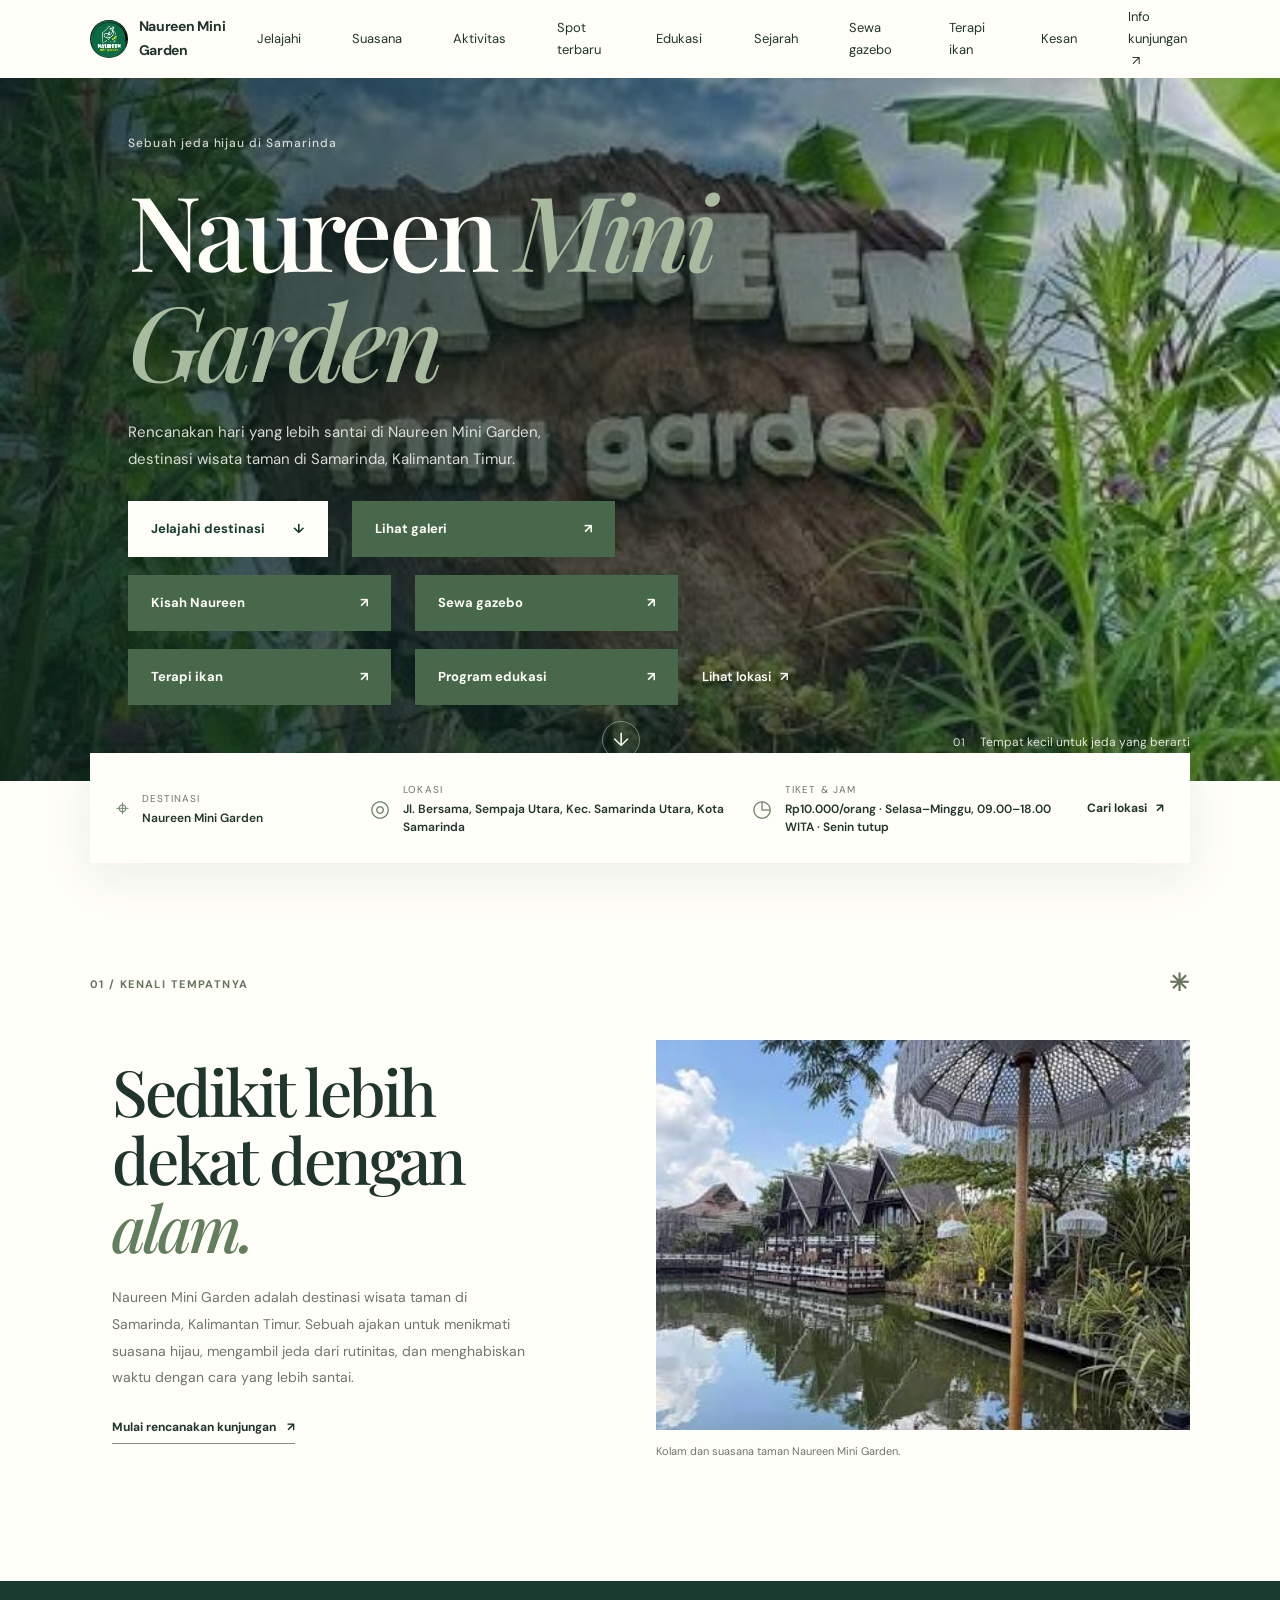
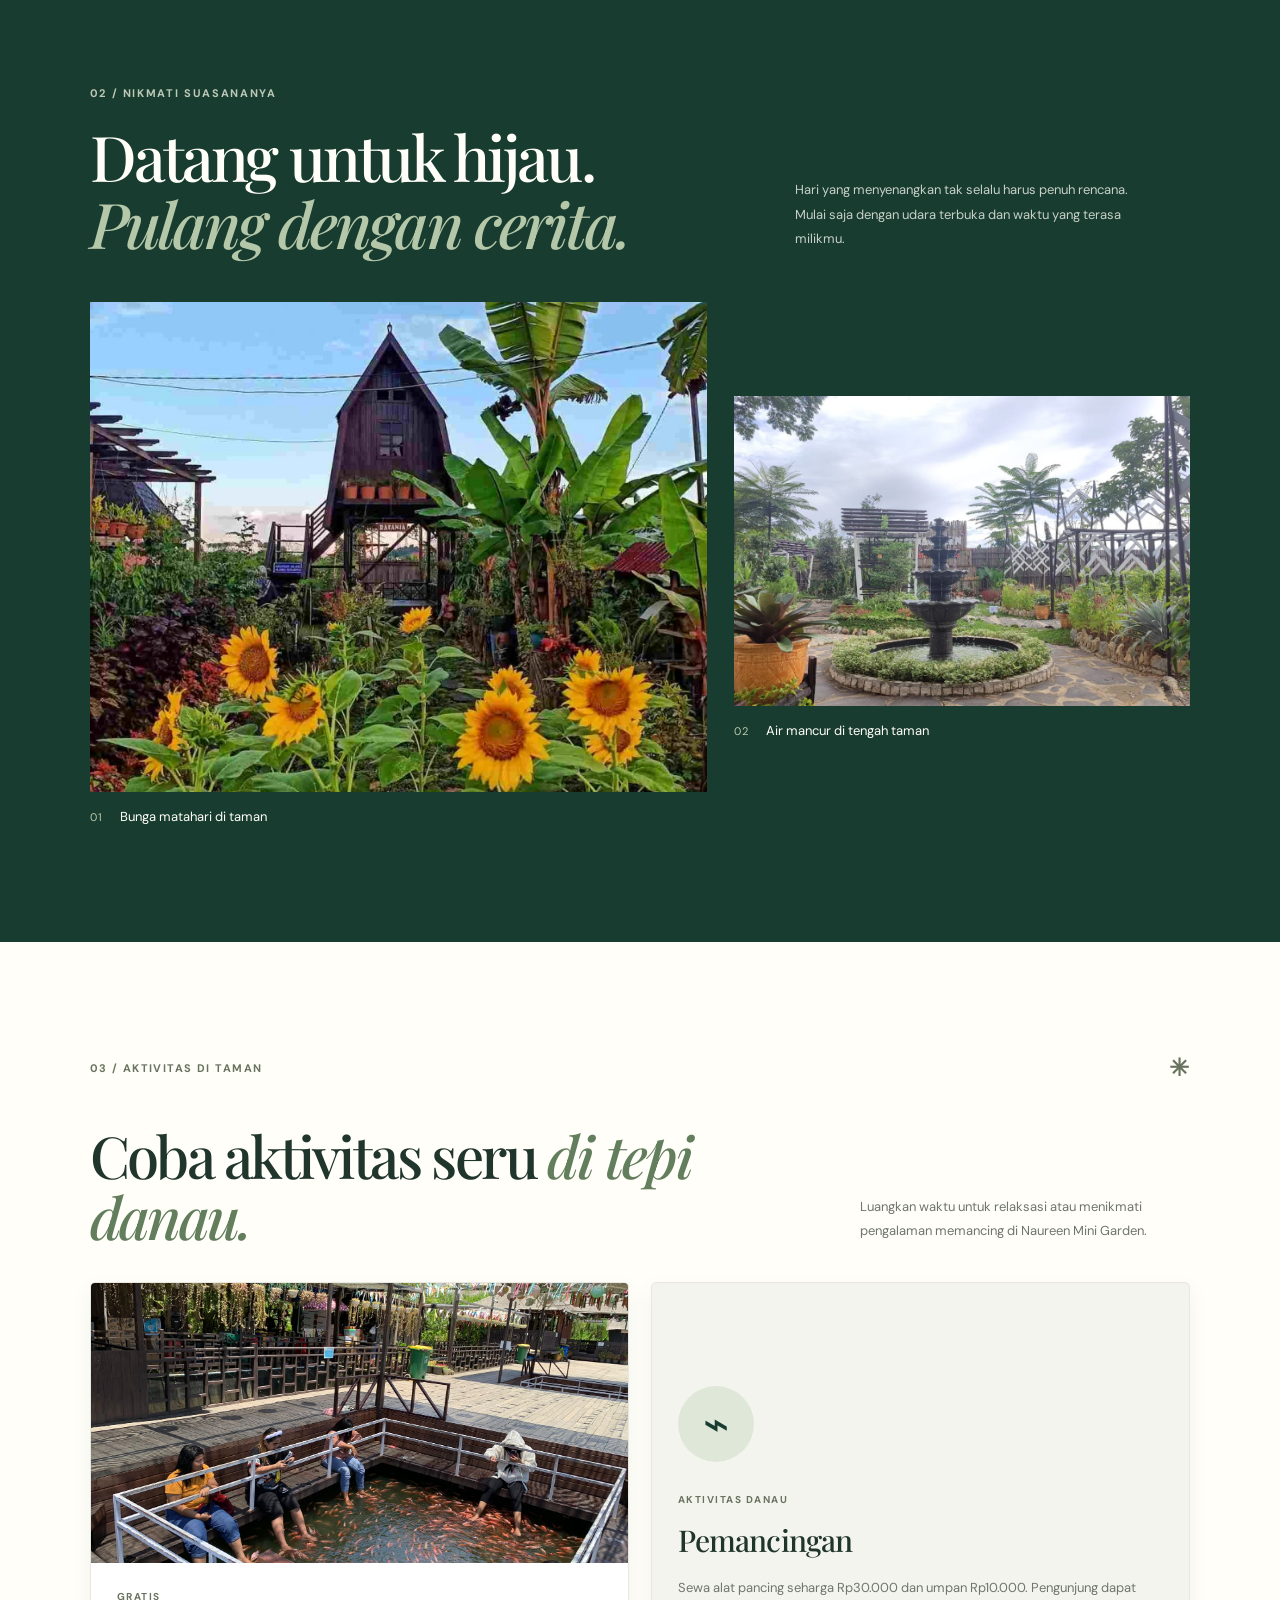
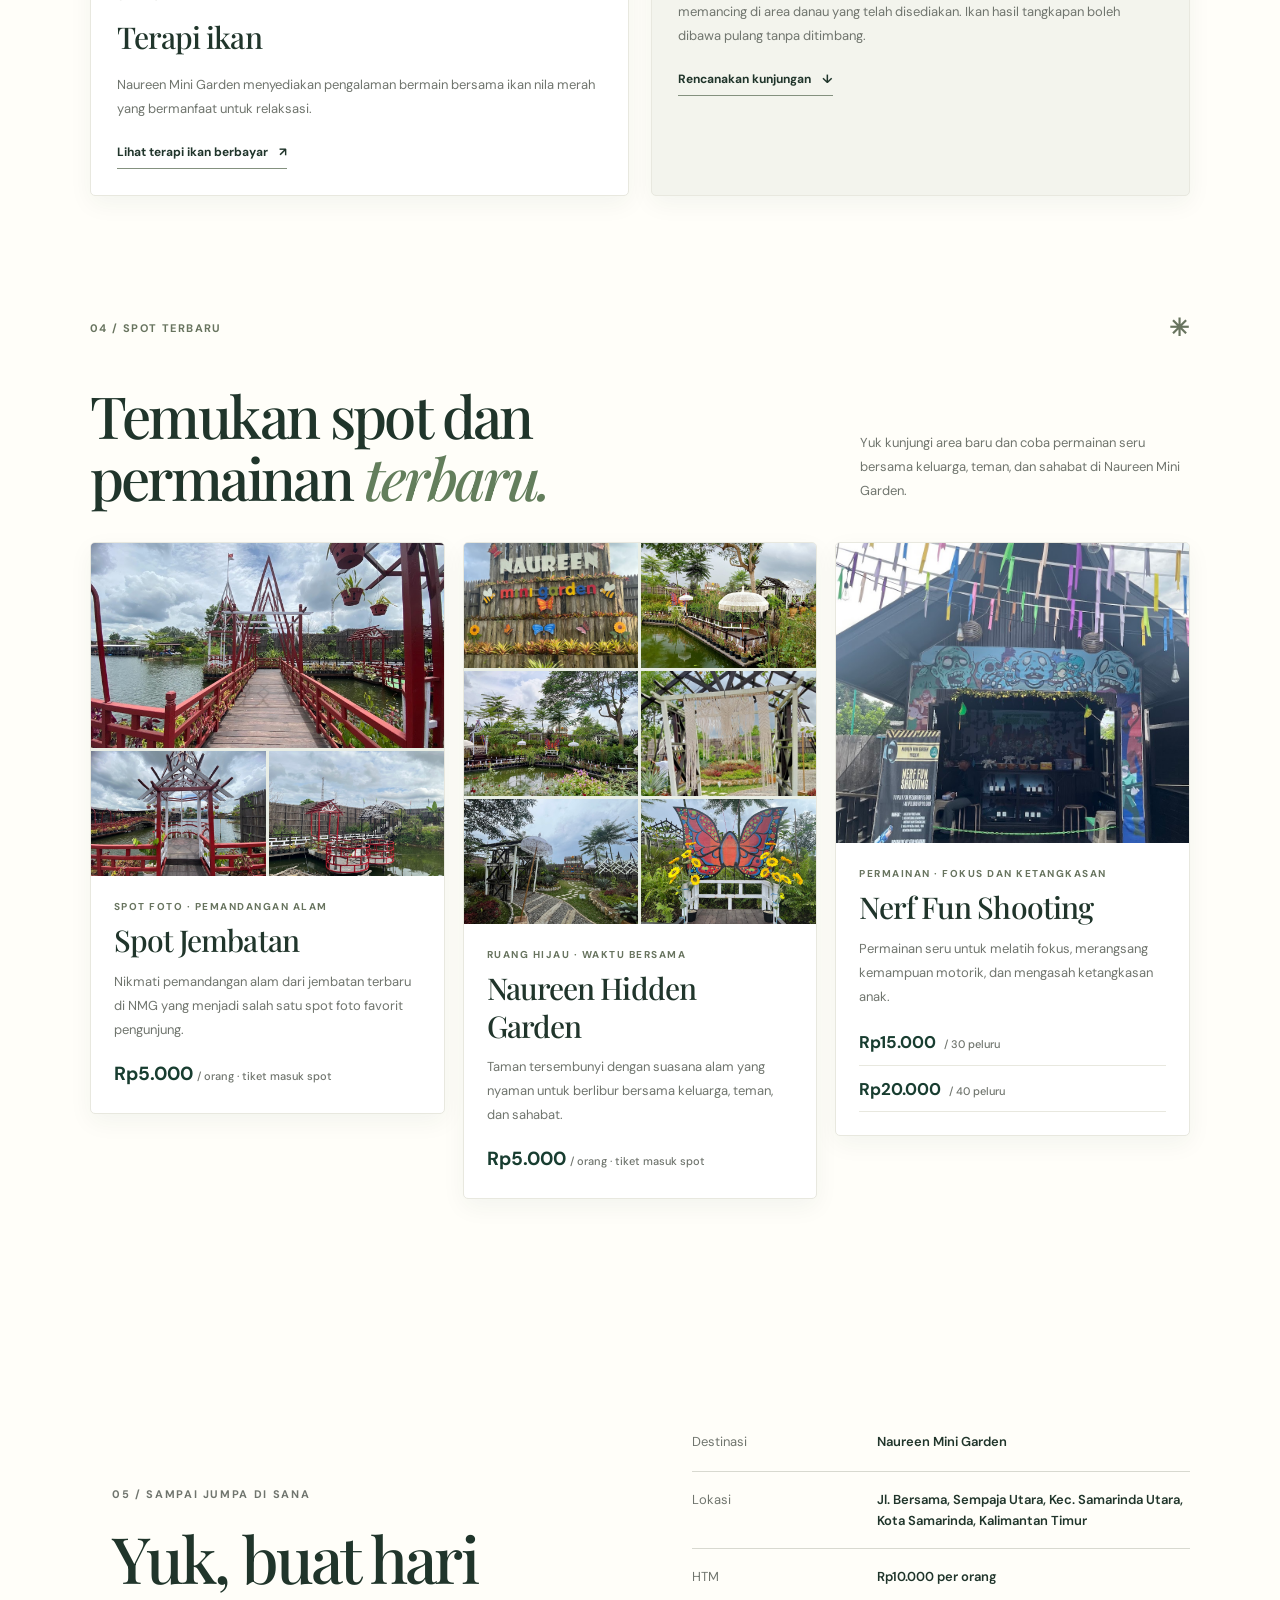
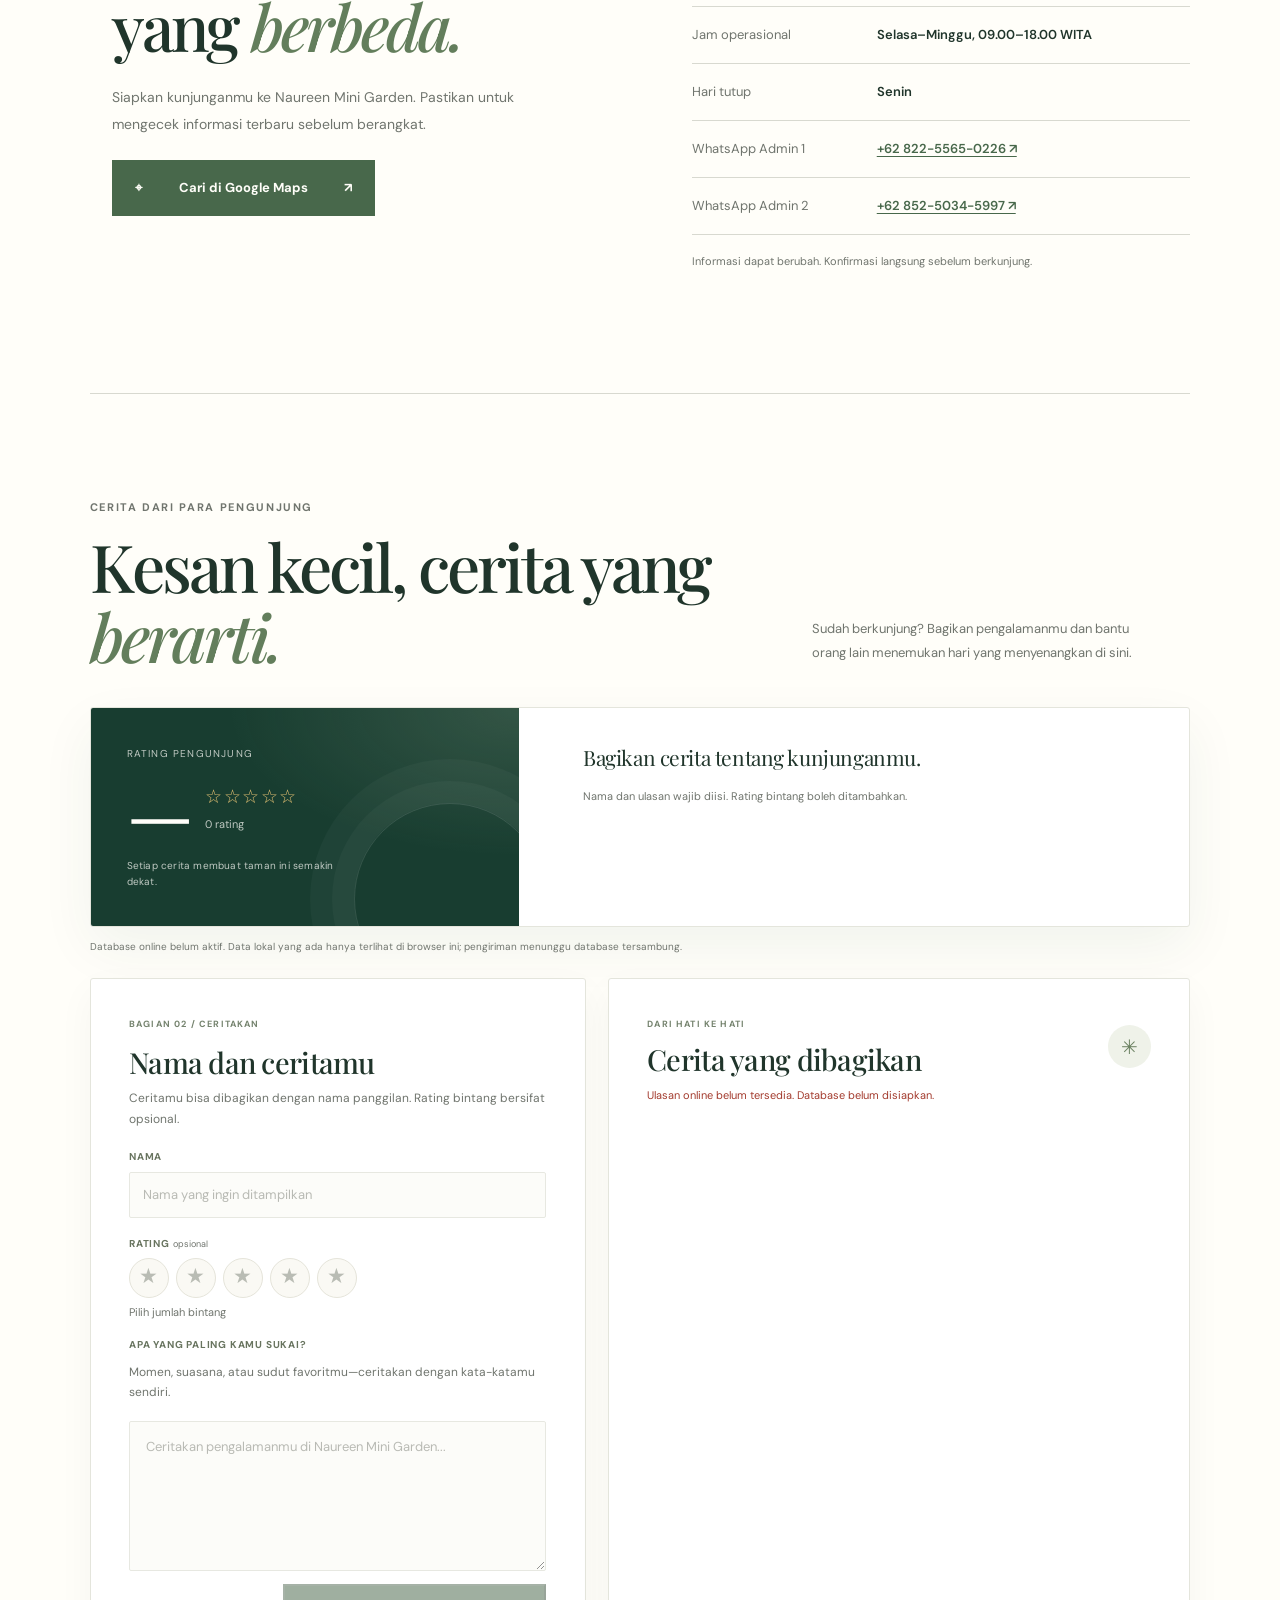
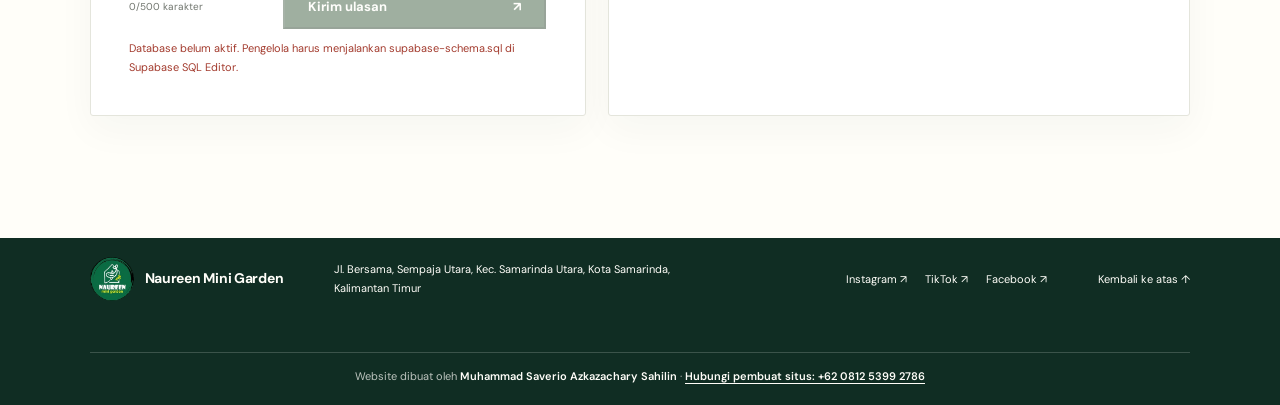
==== index.html @ f2c6cb6b "first commit" ====
<!doctype html>
<html lang="id">
  <head>
    <meta charset="utf-8" />
    <meta name="viewport" content="width=device-width, initial-scale=1" />
    <meta
      name="description"
      content="Temukan suasana hijau dan waktu yang lebih santai di Naureen Mini Garden, Samarinda."
    />
    <meta name="theme-color" content="#183d30" />
    <title>Naureen Mini Garden — Temukan jeda di Samarinda</title>
    <link rel="preconnect" href="https://fonts.googleapis.com" />
    <link rel="preconnect" href="https://fonts.gstatic.com" crossorigin />
    <link
      href="https://fonts.googleapis.com/css2?family=DM+Sans:wght@400;500;600;700&family=Playfair+Display:ital,wght@0,500;0,600;1,500;1,600&display=swap"
      rel="stylesheet"
    />
    <link rel="stylesheet" href="style.css" />
    <script src="supabase-config.js" defer></script>
    <script src="script.js" defer></script>
  </head>
  <body>
    <header class="site-header">
      <a class="brand" href="#beranda" aria-label="Naureen Mini Garden, beranda">
        <img src="assets/naureen-logo.jpg" alt="" />
        <span>Naureen Mini Garden</span>
      </a>
      <button
        class="menu-toggle"
        type="button"
        aria-label="Buka navigasi"
        aria-expanded="false"
        aria-controls="main-navigation"
      >
        <span></span>
        <span></span>
      </button>
      <nav class="main-navigation" id="main-navigation" aria-label="Navigasi utama">
        <a href="#tentang">Jelajahi</a>
        <a href="#suasana">Suasana</a>
        <a href="#aktivitas">Aktivitas</a>
        <a href="#spot-terbaru">Spot terbaru</a>
        <a href="edukasi.html">Edukasi</a>
        <a href="sejarah.html">Sejarah</a>
        <a href="sewa-gazebo.html">Sewa gazebo</a>
        <a href="terapi-ikan.html">Terapi ikan</a>
        <a href="#ulasan">Kesan</a>
        <a href="#kunjungan">Info kunjungan <span aria-hidden="true">↗</span></a>
      </nav>
    </header>

    <main>
      <section class="hero" id="beranda" aria-labelledby="hero-title">
        <img
          class="hero-image"
          src="assets/naureen-mini-garden-hero.png"
          alt="Papan Naureen Mini Garden di tengah taman yang rimbun"
          fetchpriority="high"
        />
        <div class="hero-shade"></div>
        <div class="hero-content">
          <p class="eyebrow">Sebuah jeda hijau di Samarinda</p>
          <h1 id="hero-title">Naureen <em>Mini Garden</em></h1>
          <p class="hero-description">
            Rencanakan hari yang lebih santai di Naureen Mini Garden, destinasi
            wisata taman di Samarinda, Kalimantan Timur.
          </p>
          <div class="hero-actions">
            <a class="button button-light" href="#tentang">
              Jelajahi destinasi <span aria-hidden="true">↓</span>
            </a>
            <a class="button button-dark" href="galeri.html">
              Lihat galeri <span aria-hidden="true">↗</span>
            </a>
            <a class="button button-dark" href="sejarah.html">
              Kisah Naureen <span aria-hidden="true">↗</span>
            </a>
            <a class="button button-dark" href="sewa-gazebo.html">
              Sewa gazebo <span aria-hidden="true">↗</span>
            </a>
            <a class="button button-dark" href="terapi-ikan.html">
              Terapi ikan <span aria-hidden="true">↗</span>
            </a>
            <a class="button button-dark" href="edukasi.html">
              Program edukasi <span aria-hidden="true">↗</span>
            </a>
            <a
              class="text-link"
              href="https://www.google.com/maps/search/?api=1&query=Naureen+Mini+Garden%2C+Jl.+Bersama%2C+Sempaja+Utara%2C+Kec.+Samarinda+Utara%2C+Kota+Samarinda%2C+Kalimantan+Timur"
              target="_blank"
              rel="noreferrer"
            >
              Lihat lokasi <span aria-hidden="true">↗</span>
            </a>
          </div>
        </div>
        <div class="hero-caption">
          <span>01</span>
          <span>Tempat kecil untuk jeda yang berarti</span>
        </div>
        <a class="scroll-cue" href="#ringkasan" aria-label="Gulir ke informasi kunjungan">
          ↓
        </a>
      </section>

      <section class="visit-summary" id="ringkasan" aria-label="Ringkasan kunjungan">
        <div class="summary-item">
          <span class="summary-icon" aria-hidden="true">⌖</span>
          <div>
            <span class="summary-label">Destinasi</span>
            <strong>Naureen Mini Garden</strong>
          </div>
        </div>
        <div class="summary-item summary-location">
          <span class="summary-icon" aria-hidden="true">◎</span>
          <div>
            <span class="summary-label">Lokasi</span>
            <strong>Jl. Bersama, Sempaja Utara, Kec. Samarinda Utara, Kota Samarinda</strong>
          </div>
        </div>
        <div class="summary-item">
          <span class="summary-icon" aria-hidden="true">◷</span>
          <div>
            <span class="summary-label">Tiket &amp; jam</span>
            <strong>Rp10.000/orang · Selasa–Minggu, 09.00–18.00 WITA · Senin tutup</strong>
          </div>
        </div>
        <a class="summary-map" href="https://www.google.com/maps/search/?api=1&query=Naureen+Mini+Garden%2C+Jl.+Bersama%2C+Sempaja+Utara%2C+Kec.+Samarinda+Utara%2C+Kota+Samarinda%2C+Kalimantan+Timur" target="_blank" rel="noreferrer">
          Cari lokasi <span aria-hidden="true">↗</span>
        </a>
      </section>

      <section class="intro section-wrap" id="tentang">
        <div class="section-marker">
          <span>01 / Kenali tempatnya</span>
          <span aria-hidden="true">✳</span>
        </div>
        <div class="intro-copy">
          <div>
            <h2>Sedikit lebih dekat dengan <em>alam.</em></h2>
            <p>
              Naureen Mini Garden adalah destinasi wisata taman di Samarinda,
              Kalimantan Timur. Sebuah ajakan untuk menikmati suasana hijau,
              mengambil jeda dari rutinitas, dan menghabiskan waktu dengan cara
              yang lebih santai.
            </p>
            <a class="underlined-link" href="#kunjungan">
              Mulai rencanakan kunjungan <span aria-hidden="true">↗</span>
            </a>
          </div>
          <figure class="intro-photo">
            <button
              class="photo-button"
              type="button"
              data-photo="assets/naureen-gallery-pond.png"
              data-alt="Kolam taman dengan payung dan pantulan pepohonan di Naureen Mini Garden"
              aria-label="Buka foto: Kolam taman dengan payung dan pantulan pepohonan di Naureen Mini Garden"
            >
              <img
                src="assets/naureen-gallery-pond.png"
                alt="Kolam taman dengan payung dan pantulan pepohonan di Naureen Mini Garden"
                loading="lazy"
              />
            </button>
            <figcaption>Kolam dan suasana taman Naureen Mini Garden.</figcaption>
          </figure>
        </div>
      </section>

      <section class="mood" id="suasana">
        <div class="mood-inner">
          <div class="mood-heading">
            <div>
              <p class="eyebrow">02 / Nikmati suasananya</p>
              <h2>Datang untuk hijau.<br /><em>Pulang dengan cerita.</em></h2>
            </div>
            <p>
              Hari yang menyenangkan tak selalu harus penuh rencana. Mulai saja
              dengan udara terbuka dan waktu yang terasa milikmu.
            </p>
          </div>
          <div class="gallery">
            <figure class="gallery-card gallery-card-tall">
              <button
                class="photo-button"
                type="button"
                data-photo="assets/naureen-gallery-sunflowers.png"
                data-alt="Bunga matahari tumbuh di taman Naureen Mini Garden"
                aria-label="Buka foto: Bunga matahari tumbuh di taman Naureen Mini Garden"
              >
                <img
                  src="assets/naureen-gallery-sunflowers.png"
                  alt="Bunga matahari tumbuh di taman Naureen Mini Garden"
                  loading="lazy"
                />
              </button>
              <figcaption><span>01</span> Bunga matahari di taman</figcaption>
            </figure>
            <figure class="gallery-card gallery-card-short">
              <button
                class="photo-button"
                type="button"
                data-photo="assets/naureen-gallery-fountain.png"
                data-alt="Air mancur di tengah taman Naureen Mini Garden"
                aria-label="Buka foto: Air mancur di tengah taman Naureen Mini Garden"
              >
                <img
                  src="assets/naureen-gallery-fountain.png"
                  alt="Air mancur di tengah taman Naureen Mini Garden"
                  loading="lazy"
                />
              </button>
              <figcaption><span>02</span> Air mancur di tengah taman</figcaption>
            </figure>
          </div>
        </div>
      </section>

      <section class="home-activities section-wrap" id="aktivitas" aria-labelledby="activities-title">
        <div class="section-marker">
          <span>03 / Aktivitas di taman</span>
          <span aria-hidden="true">✳</span>
        </div>
        <div class="home-activities-heading">
          <h2 id="activities-title">Coba aktivitas seru <em>di tepi danau.</em></h2>
          <p>
            Luangkan waktu untuk relaksasi atau menikmati pengalaman memancing
            di Naureen Mini Garden.
          </p>
        </div>
        <div class="home-activities-grid">
          <article class="home-activity-card">
            <img
              src="assets/naureen-free-fish-therapy.jpg"
              alt="Pengunjung bermain dengan ikan nila merah di kolam terapi ikan"
              loading="lazy"
            />
            <div class="home-activity-content">
              <p class="eyebrow">Gratis</p>
              <h3>Terapi ikan</h3>
              <p>
                Naureen Mini Garden menyediakan pengalaman bermain bersama ikan
                nila merah yang bermanfaat untuk relaksasi.
              </p>
              <a class="underlined-link" href="terapi-ikan.html">
                Lihat terapi ikan berbayar <span aria-hidden="true">↗</span>
              </a>
            </div>
          </article>
          <article class="home-activity-card home-fishing-card">
            <div class="fishing-card-icon" aria-hidden="true">⌁</div>
            <div class="home-activity-content">
              <p class="eyebrow">Aktivitas danau</p>
              <h3>Pemancingan</h3>
              <p>
                Sewa alat pancing seharga Rp30.000 dan umpan Rp10.000. Pengunjung
                dapat memancing di area danau yang telah disediakan. Ikan hasil
                tangkapan boleh dibawa pulang tanpa ditimbang.
              </p>
              <a class="underlined-link" href="#kunjungan">
                Rencanakan kunjungan <span aria-hidden="true">↓</span>
              </a>
            </div>
          </article>
        </div>
      </section>

      <section class="home-spots section-wrap" id="spot-terbaru" aria-labelledby="spots-title">
        <div class="section-marker">
          <span>04 / Spot terbaru</span>
          <span aria-hidden="true">✳</span>
        </div>
        <div class="home-activities-heading">
          <h2 id="spots-title">Temukan spot dan permainan <em>terbaru.</em></h2>
          <p>
            Yuk kunjungi area baru dan coba permainan seru bersama keluarga,
            teman, dan sahabat di Naureen Mini Garden.
          </p>
        </div>
        <div class="home-spots-grid">
          <article class="home-spot-card">
            <div class="home-spot-gallery home-spot-bridge-gallery">
              <img src="assets/naureen-spot-bridge-1.jpg" alt="Pemandangan jembatan spot terbaru Naureen Mini Garden" loading="lazy" />
              <img src="assets/naureen-spot-bridge-2.jpg" alt="Pengunjung menikmati spot jembatan" loading="lazy" />
              <img src="assets/naureen-spot-bridge-3.jpg" alt="Jembatan dengan pemandangan alam taman" loading="lazy" />
            </div>
            <div class="home-spot-content">
              <p class="eyebrow">Spot foto · Pemandangan alam</p>
              <h3>Spot Jembatan</h3>
              <p>
                Nikmati pemandangan alam dari jembatan terbaru di NMG yang
                menjadi salah satu spot foto favorit pengunjung.
              </p>
              <strong class="home-spot-price">Rp5.000 <span>/ orang · tiket masuk spot</span></strong>
            </div>
          </article>

          <article class="home-spot-card">
            <div class="home-spot-gallery home-spot-hidden-gallery">
              <img src="assets/naureen-hidden-garden-1.jpg" alt="Suasana Naureen Hidden Garden" loading="lazy" />
              <img src="assets/naureen-hidden-garden-2.jpg" alt="Ruang hijau tersembunyi untuk bersantai" loading="lazy" />
              <img src="assets/naureen-hidden-garden-3.jpg" alt="Pemandangan tanaman di Naureen Hidden Garden" loading="lazy" />
              <img src="assets/naureen-hidden-garden-4.jpg" alt="Pengunjung menjelajahi area Hidden Garden" loading="lazy" />
              <img src="assets/naureen-hidden-garden-5.jpg" alt="Sudut taman tersembunyi di Naureen Mini Garden" loading="lazy" />
              <img src="assets/naureen-hidden-garden-6.jpg" alt="Jalur dan suasana alami di Hidden Garden" loading="lazy" />
            </div>
            <div class="home-spot-content">
              <p class="eyebrow">Ruang hijau · Waktu bersama</p>
              <h3>Naureen Hidden Garden</h3>
              <p>
                Taman tersembunyi dengan suasana alam yang nyaman untuk
                berlibur bersama keluarga, teman, dan sahabat.
              </p>
              <strong class="home-spot-price">Rp5.000 <span>/ orang · tiket masuk spot</span></strong>
            </div>
          </article>

          <article class="home-spot-card">
            <div class="home-spot-gallery home-spot-nerf-gallery">
              <img src="assets/naureen-nerf-fun-shooting.jpg" alt="Permainan Nerf Fun Shooting di Naureen Mini Garden" loading="lazy" />
            </div>
            <div class="home-spot-content">
              <p class="eyebrow">Permainan · Fokus dan ketangkasan</p>
              <h3>Nerf Fun Shooting</h3>
              <p>
                Permainan seru untuk melatih fokus, merangsang kemampuan
                motorik, dan mengasah ketangkasan anak.
              </p>
              <ul class="home-spot-prices" aria-label="Harga Nerf Fun Shooting">
                <li><strong>Rp15.000</strong> <span>/ 30 peluru</span></li>
                <li><strong>Rp20.000</strong> <span>/ 40 peluru</span></li>
              </ul>
            </div>
          </article>
        </div>
      </section>

      <section class="visit section-wrap" id="kunjungan">
        <div class="visit-copy">
          <p class="eyebrow">05 / Sampai jumpa di sana</p>
          <h2>Yuk, buat hari yang <em>berbeda.</em></h2>
          <p>
            Siapkan kunjunganmu ke Naureen Mini Garden. Pastikan untuk mengecek
            informasi terbaru sebelum berangkat.
          </p>
          <a
            class="button button-dark"
            href="https://www.google.com/maps/search/?api=1&query=Naureen+Mini+Garden%2C+Jl.+Bersama%2C+Sempaja+Utara%2C+Kec.+Samarinda+Utara%2C+Kota+Samarinda%2C+Kalimantan+Timur"
            target="_blank"
            rel="noreferrer"
          >
            <span aria-hidden="true">⌖</span> Cari di Google Maps
            <span aria-hidden="true">↗</span>
          </a>
        </div>
        <div class="visit-details" aria-label="Informasi kunjungan">
          <div><span>Destinasi</span><strong>Naureen Mini Garden</strong></div>
          <div>
            <span>Lokasi</span>
            <strong>Jl. Bersama, Sempaja Utara, Kec. Samarinda Utara, Kota Samarinda, Kalimantan Timur</strong>
          </div>
          <div><span>HTM</span><strong>Rp10.000 per orang</strong></div>
          <div><span>Jam operasional</span><strong>Selasa–Minggu, 09.00–18.00 WITA</strong></div>
          <div><span>Hari tutup</span><strong>Senin</strong></div>
          <div>
            <span>WhatsApp Admin 1</span>
            <a href="https://wa.me/6282255650226" target="_blank" rel="noreferrer">+62 822-5565-0226 ↗</a>
          </div>
          <div>
            <span>WhatsApp Admin 2</span>
            <a href="https://wa.me/6285250345997" target="_blank" rel="noreferrer">+62 852-5034-5997 ↗</a>
          </div>
          <p>Informasi dapat berubah. Konfirmasi langsung sebelum berkunjung.</p>
        </div>
      </section>

      <section class="ratings section-wrap" id="ulasan" aria-labelledby="ratings-title">
        <div class="ratings-heading">
          <div>
            <p class="eyebrow">Cerita dari para pengunjung</p>
            <h2 id="ratings-title">Kesan kecil, cerita yang <em>berarti.</em></h2>
          </div>
          <p>Sudah berkunjung? Bagikan pengalamanmu dan bantu orang lain menemukan hari yang menyenangkan di sini.</p>
        </div>
        <div class="ratings-panel">
          <div class="rating-score" aria-live="polite">
            <span class="rating-kicker">Rating pengunjung</span>
            <div class="rating-score-main">
              <strong class="rating-average" id="rating-average">—</strong>
              <div>
                <div class="rating-display" id="rating-display" aria-label="Belum ada rating">☆☆☆☆☆</div>
                <span class="rating-count" id="rating-count">Memuat rating...</span>
              </div>
            </div>
            <span class="rating-score-note">Setiap cerita membuat taman ini semakin dekat.</span>
          </div>
          <div class="rating-prompt">
            <p>Bagikan cerita tentang kunjunganmu.</p>
            <span>Nama dan ulasan wajib diisi. Rating bintang boleh ditambahkan.</span>
          </div>
        </div>
        <p class="rating-storage-notice" id="rating-storage-notice">
          Memeriksa koneksi penyimpanan ulasan...
        </p>
        <div class="reviews">
          <form class="review-form" id="review-form">
            <span class="review-form-step">Bagian 02 <span aria-hidden="true">/</span> Ceritakan</span>
            <span class="review-form-title">Nama dan ceritamu</span>
            <p class="review-prompt">Ceritamu bisa dibagikan dengan nama panggilan. Rating bintang bersifat opsional.</p>
            <label class="review-field-label" for="review-name">Nama</label>
            <input
              id="review-name"
              name="name"
              type="text"
              minlength="1"
              maxlength="40"
              autocomplete="name"
              placeholder="Nama yang ingin ditampilkan"
              required
            />
            <span class="review-field-label review-stars-label">Rating <span class="optional-label">opsional</span></span>
            <fieldset class="rating-choices review-rating-choices">
              <legend class="visually-hidden">Seberapa kamu menikmati kunjunganmu?</legend>
              <div class="star-picker" role="group" aria-label="Pilih jumlah bintang">
                <button type="button" class="star-choice" data-rating="1" aria-label="1 bintang" aria-pressed="false">★</button>
                <button type="button" class="star-choice" data-rating="2" aria-label="2 bintang" aria-pressed="false">★</button>
                <button type="button" class="star-choice" data-rating="3" aria-label="3 bintang" aria-pressed="false">★</button>
                <button type="button" class="star-choice" data-rating="4" aria-label="4 bintang" aria-pressed="false">★</button>
                <button type="button" class="star-choice" data-rating="5" aria-label="5 bintang" aria-pressed="false">★</button>
              </div>
              <span class="rating-choice-label" id="rating-choice-label" aria-live="polite">Pilih jumlah bintang</span>
            </fieldset>
            <label class="review-field-label" for="review-message">Apa yang paling kamu sukai?</label>
            <p class="review-prompt">Momen, suasana, atau sudut favoritmu—ceritakan dengan kata-katamu sendiri.</p>
            <textarea
              id="review-message"
              name="message"
              rows="4"
              minlength="10"
              maxlength="500"
              placeholder="Ceritakan pengalamanmu di Naureen Mini Garden..."
              required
            ></textarea>
            <div class="review-form-footer">
              <span class="review-character-count" id="review-character-count">0/500 karakter</span>
              <button class="button button-dark review-submit" id="review-submit" type="submit" disabled>
                Kirim ulasan <span aria-hidden="true">↗</span>
              </button>
            </div>
            <p class="review-status" id="review-status" role="status" aria-live="polite">
              Isi nama dan ulasan untuk mengirim. Rating bintang boleh ditambahkan.
            </p>
          </form>
          <div class="review-list-wrap">
            <div class="review-list-heading">
              <div>
                <span class="review-form-step">Dari hati ke hati</span>
                <h3>Cerita yang dibagikan</h3>
              </div>
              <span class="review-leaf" aria-hidden="true">✳</span>
            </div>
            <p class="review-list-status" id="review-list-status" role="status" aria-live="polite">
              Memuat kesan pengunjung...
            </p>
            <ul class="review-list" id="review-list" aria-label="Kesan dari pengunjung"></ul>
          </div>
        </div>
      </section>
    </main>

    <footer class="site-footer">
      <a class="footer-brand" href="#beranda">
        <img src="assets/naureen-logo.jpg" alt="" />
        <span>Naureen Mini Garden</span>
      </a>
      <p class="footer-address">
        Jl. Bersama, Sempaja Utara, Kec. Samarinda Utara, Kota Samarinda,
        Kalimantan Timur
      </p>
      <nav class="social-links" aria-label="Media sosial Naureen Mini Garden">
        <a href="https://www.instagram.com/naureenminigarden/" target="_blank" rel="noreferrer">Instagram ↗</a>
        <a href="https://www.tiktok.com/@naureenminigarden" target="_blank" rel="noreferrer">TikTok ↗</a>
        <a href="https://www.facebook.com/minigardennauren/" target="_blank" rel="noreferrer">Facebook ↗</a>
      </nav>
      <a class="back-to-top" href="#beranda">Kembali ke atas ↑</a>
      <p class="footer-credit">
        Website dibuat oleh <strong>Muhammad Saverio Azkazachary Sahilin</strong>
        <span aria-hidden="true"> · </span>
        <a href="https://wa.me/6281253992786" target="_blank" rel="noreferrer">
          Hubungi pembuat situs: +62 0812 5399 2786
        </a>
      </p>
    </footer>

    <dialog class="lightbox" aria-label="Foto suasana taman">
      <button class="lightbox-close" type="button" aria-label="Tutup foto">×</button>
      <img src="" alt="" />
      <p></p>
    </dialog>
  </body>
</html>
---- style.css ----
:root {
  color-scheme: light;
  --forest: #183d30;
  --forest-deep: #102d23;
  --ink: #20352b;
  --muted: #70756e;
  --paper: #fffef9;
  --line: #d8d9d0;
  --serif: "Playfair Display", Georgia, serif;
  --sans: "DM Sans", Arial, sans-serif;
}

* {
  box-sizing: border-box;
}

html {
  scroll-behavior: smooth;
  scroll-padding-top: 80px;
}

body {
  margin: 0;
  background: var(--paper);
  color: var(--ink);
  font-family: var(--sans);
  font-size: 15px;
  line-height: 1.7;
}

a {
  color: inherit;
  text-decoration: none;
}

button {
  font: inherit;
}

.site-header {
  position: relative;
  z-index: 5;
  display: flex;
  height: 78px;
  align-items: center;
  justify-content: space-between;
  padding: 0 clamp(24px, 7vw, 108px);
  background: var(--paper);
}

.brand,
.footer-brand {
  display: inline-flex;
  align-items: center;
  gap: 11px;
  font-size: 14px;
  font-weight: 700;
  letter-spacing: -0.02em;
}

.brand img {
  width: 38px;
  height: 38px;
  border-radius: 50%;
  object-fit: cover;
}

.main-navigation {
  display: flex;
  align-items: center;
  gap: clamp(26px, 4vw, 60px);
  font-size: 13px;
}

.main-navigation a,
.social-links a,
.back-to-top {
  transition: opacity 180ms ease;
}

.main-navigation a:hover,
.social-links a:hover,
.back-to-top:hover {
  opacity: 0.65;
}

.main-navigation a span {
  margin-left: 4px;
}

.menu-toggle {
  display: none;
}

.hero {
  position: relative;
  display: flex;
  min-height: min(690px, calc(100svh - 78px));
  min-height: max(560px, min(690px, calc(100svh - 78px)));
  align-items: center;
  overflow: hidden;
  background: var(--forest);
  color: var(--paper);
}

.hero-image,
.hero-shade {
  position: absolute;
  inset: 0;
  width: 100%;
  height: 100%;
}

.hero-image {
  object-fit: cover;
  object-position: center 53%;
}

.hero-shade {
  background:
    linear-gradient(90deg, rgb(11 33 25 / 78%) 0%, rgb(14 39 30 / 55%) 44%, rgb(18 45 35 / 10%) 100%),
    linear-gradient(0deg, rgb(12 34 26 / 34%), transparent 38%);
}

.hero-content {
  position: relative;
  z-index: 1;
  width: min(720px, 78%);
  margin-left: clamp(30px, 10vw, 154px);
  padding: 56px 0 76px;
}

.eyebrow {
  margin: 0 0 22px;
  color: var(--muted);
  font-size: 11px;
  font-weight: 700;
  letter-spacing: 0.15em;
  line-height: 1.5;
  text-transform: uppercase;
}

.hero .eyebrow {
  color: rgb(255 254 249 / 79%);
  font-size: 12px;
  font-weight: 500;
  letter-spacing: 0.08em;
  text-transform: none;
}

h1,
h2 {
  margin: 0;
  font-family: var(--serif);
  font-weight: 500;
  letter-spacing: -0.045em;
  line-height: 1.06;
}

h1 {
  max-width: 750px;
  font-size: clamp(56px, 8.2vw, 104px);
}

h1 em,
h2 em {
  color: #a8bb9e;
  font-weight: 500;
}

.hero-description {
  max-width: 460px;
  margin: 25px 0 28px;
  color: rgb(255 254 249 / 82%);
  font-size: 15px;
  line-height: 1.8;
}

.hero-actions {
  display: flex;
  flex-wrap: wrap;
  align-items: center;
  gap: 18px 24px;
}

.button {
  display: inline-flex;
  min-height: 56px;
  align-items: center;
  justify-content: center;
  gap: 28px;
  padding: 0 23px;
  font-size: 13px;
  font-weight: 700;
  transition: background-color 180ms ease, color 180ms ease, transform 180ms ease;
}

.button:hover {
  transform: translateY(-2px);
}

.button-light {
  background: var(--paper);
  color: var(--forest);
}

.button-light:hover {
  background: #e9eee5;
}

.text-link {
  display: inline-flex;
  align-items: center;
  gap: 9px;
  color: var(--paper);
  font-size: 13px;
  font-weight: 600;
}

.hero-caption {
  position: absolute;
  right: clamp(30px, 7vw, 108px);
  bottom: 29px;
  display: flex;
  gap: 14px;
  align-items: center;
  color: rgb(255 254 249 / 86%);
  font-size: 12px;
}

.hero-caption span:first-child {
  font-size: 11px;
  letter-spacing: 0.12em;
}

.scroll-cue {
  position: absolute;
  right: 50%;
  bottom: 22px;
  display: grid;
  width: 38px;
  height: 38px;
  place-items: center;
  border: 1px solid rgb(255 254 249 / 38%);
  border-radius: 50%;
  color: var(--paper);
  font-size: 19px;
}

.visit-summary {
  position: relative;
  z-index: 2;
  display: grid;
  grid-template-columns: 1fr 1.55fr 1.35fr auto;
  gap: 24px;
  align-items: center;
  width: min(1240px, calc(100% - 2 * clamp(24px, 7vw, 108px)));
  min-height: 110px;
  margin: -28px auto 0;
  padding: 21px 26px;
  background: var(--paper);
  box-shadow: 0 14px 50px rgb(24 61 48 / 8%);
}

.summary-item {
  display: flex;
  gap: 13px;
  align-items: center;
  min-width: 0;
}

.summary-icon {
  color: #71866c;
  font-size: 23px;
  line-height: 1;
}

.summary-item > div {
  display: grid;
  gap: 2px;
}

.summary-label {
  color: var(--muted);
  font-size: 10px;
  letter-spacing: 0.11em;
  text-transform: uppercase;
}

.summary-item strong {
  font-size: 12px;
  font-weight: 600;
  line-height: 1.5;
}

.summary-map {
  display: inline-flex;
  gap: 9px;
  align-items: center;
  font-size: 12px;
  font-weight: 700;
  white-space: nowrap;
}

.section-wrap {
  width: min(1240px, calc(100% - 2 * clamp(24px, 7vw, 108px)));
  margin-inline: auto;
}

.intro {
  padding-top: 100px;
  padding-bottom: 120px;
}

.section-marker {
  display: flex;
  justify-content: space-between;
  align-items: center;
  margin-bottom: 36px;
  color: #68745f;
  font-size: 11px;
  font-weight: 700;
  letter-spacing: 0.13em;
  text-transform: uppercase;
}

.section-marker span:last-child {
  font-size: 24px;
}

.intro-copy {
  display: grid;
  grid-template-columns: 0.82fr 1fr;
  gap: clamp(50px, 10vw, 150px);
  align-items: center;
}

.intro-copy > div {
  max-width: 440px;
  padding-left: 5%;
}

.intro h2,
.visit h2 {
  font-size: clamp(42px, 5vw, 64px);
}

.intro h2 em,
.visit h2 em,
.mood h2 em {
  color: #637e5c;
}

.intro-copy > div > p,
.visit-copy > p:not(.eyebrow) {
  margin: 24px 0 23px;
  color: var(--muted);
  font-size: 14px;
  line-height: 1.9;
}

.underlined-link {
  display: inline-flex;
  gap: 11px;
  align-items: center;
  padding-bottom: 6px;
  border-bottom: 1px solid #84917f;
  font-size: 12px;
  font-weight: 700;
}

figure {
  margin: 0;
}

.intro-photo img {
  height: 390px;
}

.photo-button {
  display: block;
  width: 100%;
  padding: 0;
  overflow: hidden;
  border: 0;
  background: transparent;
  cursor: zoom-in;
}

.photo-button img {
  display: block;
  width: 100%;
  object-fit: cover;
  transition: transform 500ms ease;
}

.photo-button:hover img {
  transform: scale(1.035);
}

.intro-photo figcaption {
  margin-top: 12px;
  color: var(--muted);
  font-size: 11px;
}

.mood {
  background: var(--forest);
  color: var(--paper);
  padding: 104px clamp(24px, 7vw, 108px) 114px;
}

.mood-inner {
  width: min(1240px, 100%);
  margin-inline: auto;
}

.mood-heading {
  display: flex;
  justify-content: space-between;
  align-items: end;
  gap: 50px;
  margin-bottom: 45px;
}

.mood .eyebrow {
  color: #bdc9b6;
}

.mood h2 {
  font-size: clamp(40px, 5vw, 63px);
}

.mood h2 em {
  color: #b5c7a9;
}

.mood-heading > p {
  max-width: 340px;
  margin: 0 5% 5px 0;
  color: rgb(255 254 249 / 76%);
  font-size: 13px;
  line-height: 1.9;
}

.gallery {
  display: grid;
  grid-template-columns: 1.15fr 0.85fr;
  gap: 27px;
  align-items: start;
}

.gallery-card-tall .photo-button img {
  height: 490px;
}

.gallery-card-short {
  margin-top: 94px;
}

.gallery-card-short .photo-button img {
  height: 310px;
}

.gallery-card figcaption {
  display: flex;
  gap: 17px;
  align-items: center;
  margin-top: 14px;
  font-size: 13px;
}

.gallery-card figcaption span {
  color: #bbcaaf;
  font-size: 11px;
  letter-spacing: 0.1em;
}

.home-activities {
  padding-top: 106px;
  padding-bottom: 112px;
}

.home-activities-heading {
  display: flex;
  justify-content: space-between;
  align-items: end;
  gap: 36px;
  margin-bottom: 34px;
}

.home-activities-heading h2 {
  max-width: 650px;
  font-size: clamp(38px, 5vw, 58px);
}

.home-activities-heading h2 em {
  color: #637e5c;
}

.home-activities-heading > p {
  max-width: 330px;
  margin: 0 0 5px;
  color: var(--muted);
  font-size: 13px;
  line-height: 1.85;
}

.home-activities-grid {
  display: grid;
  grid-template-columns: repeat(2, minmax(0, 1fr));
  gap: 22px;
}

.home-activity-card {
  min-width: 0;
  overflow: hidden;
  border: 1px solid #e8e8df;
  border-radius: 5px;
  background: #fff;
  box-shadow: 0 8px 24px rgb(24 61 48 / 5%);
}

.home-activity-card > img {
  display: block;
  width: 100%;
  height: 280px;
  object-fit: cover;
}

.home-activity-content {
  padding: 26px;
}

.home-activity-content .eyebrow {
  margin-bottom: 8px;
  color: #68745f;
  font-size: 10px;
}

.home-activity-content h3 {
  margin: 0 0 10px;
  color: var(--ink);
  font-family: var(--serif);
  font-size: 30px;
  font-weight: 500;
  letter-spacing: -0.03em;
}

.home-activity-content > p:not(.eyebrow) {
  margin: 0 0 18px;
  color: var(--muted);
  font-size: 13px;
  line-height: 1.85;
}

.home-fishing-card {
  display: flex;
  flex-direction: column;
  justify-content: center;
  padding-top: 30px;
  background: #f3f4ed;
}

.fishing-card-icon {
  display: grid;
  width: 76px;
  height: 76px;
  margin: 0 26px 4px;
  place-items: center;
  border-radius: 50%;
  background: #dfe7d8;
  color: var(--forest);
  font-size: 44px;
  line-height: 1;
}

.home-spots {
  padding-bottom: 112px;
}

.home-spots-grid {
  display: grid;
  grid-template-columns: repeat(3, minmax(0, 1fr));
  gap: 18px;
  align-items: start;
}

.home-spot-card {
  min-width: 0;
  overflow: hidden;
  border: 1px solid #e8e8df;
  border-radius: 5px;
  background: #fff;
  box-shadow: 0 8px 24px rgb(24 61 48 / 5%);
}

.home-spot-gallery {
  display: grid;
  gap: 3px;
  overflow: hidden;
  background: #e9eee5;
}

.home-spot-gallery img {
  display: block;
  width: 100%;
  height: 145px;
  object-fit: cover;
}

.home-spot-bridge-gallery {
  grid-template-columns: repeat(2, minmax(0, 1fr));
}

.home-spot-bridge-gallery img:first-child {
  height: 205px;
  grid-column: 1 / -1;
}

.home-spot-bridge-gallery img:not(:first-child) {
  height: 125px;
}

.home-spot-hidden-gallery {
  grid-template-columns: repeat(2, minmax(0, 1fr));
}

.home-spot-hidden-gallery img {
  height: 125px;
}

.home-spot-nerf-gallery img {
  height: 300px;
}

.home-spot-content {
  padding: 23px;
}

.home-spot-content .eyebrow {
  margin-bottom: 8px;
  color: #68745f;
  font-size: 10px;
}

.home-spot-content h3 {
  margin: 0 0 10px;
  color: var(--ink);
  font-family: var(--serif);
  font-size: clamp(23px, 2.5vw, 30px);
  font-weight: 500;
  letter-spacing: -0.03em;
  line-height: 1.25;
}

.home-spot-content > p:not(.eyebrow) {
  margin: 0 0 16px;
  color: var(--muted);
  font-size: 13px;
  line-height: 1.85;
}

.home-spot-price {
  display: block;
  color: var(--forest);
  font-size: 19px;
}

.home-spot-price span,
.home-spot-prices span {
  color: var(--muted);
  font-size: 11px;
  font-weight: 500;
}

.home-spot-prices {
  display: grid;
  gap: 9px;
  margin: 19px 0 0;
  padding: 0;
  list-style: none;
}

.home-spot-prices li {
  display: flex;
  flex-wrap: wrap;
  align-items: baseline;
  gap: 5px 8px;
  padding-bottom: 8px;
  border-bottom: 1px solid #e8e8df;
}

.home-spot-prices strong {
  color: var(--forest);
  font-size: 17px;
}

.visit {
  display: grid;
  grid-template-columns: 0.9fr 1fr;
  gap: clamp(60px, 12vw, 170px);
  align-items: center;
  padding-top: 120px;
  padding-bottom: 122px;
}

.visit-copy {
  max-width: 520px;
  padding-left: 5%;
}

.visit-copy h2 {
  max-width: 500px;
}

.visit-copy > p:not(.eyebrow) {
  max-width: 450px;
}

.button-dark {
  justify-content: space-between;
  min-width: 263px;
  background: #48684b;
  color: var(--paper);
}

.button-dark:hover {
  background: var(--forest);
}

.visit-details > div {
  display: grid;
  grid-template-columns: minmax(120px, 0.7fr) 1.3fr;
  gap: 16px;
  padding: 17px 0;
  border-bottom: 1px solid var(--line);
  font-size: 13px;
}

.visit-details > div:first-child {
  padding-top: 0;
}

.visit-details > div span {
  color: var(--muted);
}

.visit-details > div strong {
  font-weight: 600;
  line-height: 1.65;
}

.visit-details > div a {
  color: #48684b;
  font-weight: 600;
  line-height: 1.65;
  overflow-wrap: anywhere;
  text-decoration: underline;
  text-underline-offset: 3px;
}

.visit-details > p {
  margin: 17px 0 0;
  color: var(--muted);
  font-size: 11px;
}

.site-footer {
  display: grid;
  grid-template-columns: auto minmax(190px, 1fr) auto auto;
  gap: clamp(22px, 4vw, 58px);
  align-items: center;
  min-height: 112px;
  padding: 19px clamp(24px, 7vw, 108px);
  background: var(--forest-deep);
  color: var(--paper);
}

.footer-brand {
  white-space: nowrap;
}

.footer-brand img {
  width: 44px;
  height: 44px;
  border-radius: 50%;
  object-fit: cover;
}

.footer-address {
  max-width: 370px;
  margin: 0;
  font-size: 11px;
  line-height: 1.7;
}

.social-links {
  display: flex;
  gap: 18px;
  font-size: 11px;
  white-space: nowrap;
}

.back-to-top {
  max-width: 100px;
  font-size: 11px;
  line-height: 1.5;
}

.footer-credit {
  grid-column: 1 / -1;
  margin: 0;
  padding-top: 14px;
  border-top: 1px solid rgb(255 254 249 / 18%);
  color: rgb(255 254 249 / 72%);
  font-size: 11px;
  text-align: center;
}

.footer-credit strong,
.footer-credit a {
  color: var(--paper);
  font-weight: 600;
}

.footer-credit a {
  text-decoration: underline;
  text-underline-offset: 3px;
}

.lightbox {
  position: relative;
  width: min(92vw, 1080px);
  max-width: none;
  max-height: 92vh;
  padding: 18px;
  border: 0;
  background: var(--paper);
  color: var(--ink);
}

.lightbox::backdrop {
  background: rgb(5 19 13 / 84%);
}

.lightbox img {
  display: block;
  width: 100%;
  max-height: 78vh;
  object-fit: contain;
  background: var(--forest-deep);
}

.lightbox p {
  margin: 10px 0 0;
  color: var(--muted);
  font-size: 12px;
}

.lightbox-close {
  position: absolute;
  top: 21px;
  right: 21px;
  display: grid;
  width: 38px;
  height: 38px;
  place-items: center;
  border: 0;
  border-radius: 50%;
  background: var(--paper);
  color: var(--ink);
  cursor: pointer;
  font-size: 25px;
  line-height: 1;
}

.ratings {
  padding-top: 105px;
  padding-bottom: 122px;
  border-top: 1px solid var(--line);
}

.ratings-heading {
  display: flex;
  justify-content: space-between;
  align-items: end;
  gap: 40px;
  margin: 0 0 35px;
}

.ratings-heading .eyebrow {
  margin-bottom: 17px;
}

.ratings-heading h2 {
  max-width: 620px;
  font-size: clamp(42px, 5.2vw, 66px);
}

.ratings-heading h2 em {
  color: #637e5c;
}

.ratings-heading > p:last-child {
  max-width: 345px;
  margin: 0 3% 7px 0;
  color: var(--muted);
  font-size: 13px;
  line-height: 1.85;
}

.ratings-panel {
  display: grid;
  grid-template-columns: 0.78fr 1.22fr;
  gap: 0;
  align-items: stretch;
  overflow: hidden;
  border: 1px solid #e4e5dc;
  border-radius: 3px;
  background: #fff;
  box-shadow: 0 20px 55px rgb(24 61 48 / 6%);
}

.rating-score {
  position: relative;
  display: flex;
  min-height: 218px;
  flex-direction: column;
  justify-content: center;
  overflow: hidden;
  padding: 30px 36px;
  background:
    radial-gradient(ellipse at 100% 0%, rgb(195 210 180 / 16%), transparent 48%),
    var(--forest);
  color: var(--paper);
}

.rating-score::after {
  position: absolute;
  right: -27px;
  bottom: -69px;
  width: 190px;
  height: 190px;
  border: 1px solid rgb(255 254 249 / 12%);
  border-radius: 50%;
  content: "";
  box-shadow: 0 0 0 22px rgb(255 254 249 / 3%), 0 0 0 44px rgb(255 254 249 / 3%);
  pointer-events: none;
}

.rating-kicker,
.rating-score-note {
  position: relative;
  z-index: 1;
  color: rgb(255 254 249 / 73%);
  font-size: 10px;
  letter-spacing: 0.12em;
  text-transform: uppercase;
}

.rating-score-main {
  position: relative;
  z-index: 1;
  display: flex;
  gap: 17px;
  align-items: center;
  margin: 11px 0 9px;
}

.rating-average {
  font-family: var(--serif);
  font-size: 76px;
  font-weight: 500;
  letter-spacing: -0.06em;
  line-height: 1;
}

.rating-display {
  color: #e1bf72;
  font-size: 19px;
  letter-spacing: 0.08em;
  line-height: 1.4;
}

.rating-count {
  color: rgb(255 254 249 / 72%);
  font-size: 11px;
}

.rating-score-note {
  max-width: 235px;
  font-size: 10px;
  letter-spacing: 0.02em;
  line-height: 1.6;
  text-transform: none;
}

.rating-prompt {
  padding: 32px clamp(25px, 5vw, 65px);
}

.rating-prompt p {
  margin: 0 0 7px;
  font-family: var(--serif);
  font-size: 21px;
  letter-spacing: -0.02em;
}

.rating-prompt span {
  color: var(--muted);
  font-size: 11px;
  line-height: 1.6;
}

.rating-choices {
  min-width: 0;
  margin: 0;
  padding: 0;
  border: 0;
}

.rating-choices legend {
  margin-bottom: 13px;
  font-family: var(--serif);
  font-size: 21px;
  letter-spacing: -0.02em;
}

.star-picker {
  display: flex;
  gap: 8px;
}

.star-choice {
  display: grid;
  width: 47px;
  height: 47px;
  place-items: center;
  padding: 0 0 3px;
  border: 1px solid #e5e4da;
  border-radius: 50%;
  background: #faf9f4;
  color: #b9bcb4;
  cursor: pointer;
  font-size: 23px;
  line-height: 1;
  transition: color 140ms ease, transform 140ms ease, background-color 140ms ease, border-color 140ms ease;
}

.star-choice:hover,
.star-choice.is-selected,
.star-choice.is-preview {
  border-color: #e4c779;
  background: #fff7df;
  color: #b68b3d;
}

.star-choice:hover {
  transform: translateY(-3px) scale(1.04);
}

.star-choice:focus-visible,
.star-choice[aria-pressed="true"]:focus-visible,
.review-submit:focus-visible {
  outline: 3px solid #71866c;
  outline-offset: 3px;
}

.star-choice:disabled {
  cursor: default;
}

.rating-choice-label {
  display: block;
  min-height: 20px;
  margin-top: 8px;
  color: var(--muted);
  font-size: 11px;
}

.rating-storage-notice {
  max-width: 850px;
  margin: 12px 0 0;
  color: var(--muted);
  font-size: 10px;
  line-height: 1.6;
}

.reviews {
  display: grid;
  grid-template-columns: 0.92fr 1.08fr;
  gap: 22px;
  margin: 23px 0 0;
}

.review-form,
.review-list-wrap {
  min-width: 0;
  padding: clamp(24px, 3vw, 39px);
  border: 1px solid #e4e5dc;
  border-radius: 3px;
  background: #fff;
  box-shadow: 0 14px 38px rgb(24 61 48 / 4%);
}

.review-form-step {
  display: block;
  margin-bottom: 12px;
  color: #75836e;
  font-size: 9px;
  font-weight: 700;
  letter-spacing: 0.13em;
  text-transform: uppercase;
}

.review-form-title,
.review-list-wrap h3 {
  display: block;
  margin: 0;
  color: var(--ink);
  font-family: var(--serif);
  font-size: clamp(22px, 2.5vw, 29px);
  font-weight: 500;
  letter-spacing: -0.025em;
  line-height: 1.2;
}

.review-field-label {
  display: block;
  margin: 0 0 7px;
  color: #68745f;
  font-size: 10px;
  font-weight: 700;
  letter-spacing: 0.08em;
  text-transform: uppercase;
}

.optional-label {
  color: var(--muted);
  font-size: 9px;
  font-weight: 400;
  letter-spacing: 0;
  text-transform: none;
}

.review-form input {
  display: block;
  width: 100%;
  min-height: 46px;
  margin: 0 0 17px;
  padding: 10px 13px;
  border: 1px solid #dedfd5;
  border-radius: 2px;
  background: #fcfbf7;
  color: var(--ink);
  font: inherit;
  font-size: 13px;
  transition: border-color 160ms ease, background-color 160ms ease;
}

.review-form input::placeholder {
  color: #9b9e95;
}

.review-form input:focus-visible {
  outline: none;
  border-color: #71866c;
  background: #fff;
  box-shadow: 0 0 0 3px rgb(113 134 108 / 14%);
}

.review-form input:disabled {
  cursor: not-allowed;
  opacity: 0.7;
}

.review-stars-label {
  margin-bottom: 5px;
}

.review-rating-choices {
  margin-bottom: 13px;
}

.review-rating-choices .star-picker {
  gap: 7px;
}

.review-rating-choices .star-choice {
  width: 40px;
  height: 40px;
  font-size: 21px;
}

.review-rating-choices .rating-choice-label {
  margin-top: 5px;
}

.visually-hidden {
  position: absolute;
  width: 1px;
  height: 1px;
  padding: 0;
  overflow: hidden;
  clip: rect(0, 0, 0, 0);
  white-space: nowrap;
  clip-path: inset(50%);
}

.review-prompt {
  margin: 9px 0 19px;
  color: var(--muted);
  font-size: 12px;
  line-height: 1.7;
}

.review-form textarea {
  display: block;
  width: 100%;
  min-height: 150px;
  resize: vertical;
  padding: 15px 16px;
  border: 1px solid #dedfd5;
  border-radius: 2px;
  background: #fcfbf7;
  color: var(--ink);
  font: inherit;
  font-size: 13px;
  line-height: 1.6;
  transition: border-color 160ms ease, background-color 160ms ease;
}

.review-form textarea::placeholder {
  color: #9b9e95;
}

.review-form textarea:focus-visible {
  outline: none;
  border-color: #71866c;
  background: #fff;
  box-shadow: 0 0 0 3px rgb(113 134 108 / 14%);
}

.review-form textarea:disabled {
  cursor: not-allowed;
  opacity: 0.7;
}

.review-form-footer {
  display: flex;
  justify-content: space-between;
  align-items: center;
  gap: 12px;
  margin-top: 13px;
}

.review-character-count {
  color: var(--muted);
  font-size: 10px;
}

.review-submit {
  min-height: 45px;
  gap: 22px;
}

.review-submit:disabled {
  cursor: not-allowed;
  opacity: 0.52;
  transform: none;
}

.review-card-header {
  display: flex;
  justify-content: space-between;
  align-items: center;
  gap: 12px;
  margin-bottom: 5px;
}

.review-card-name {
  color: var(--ink);
  font-size: 12px;
  font-weight: 700;
}

.review-card-stars {
  color: #b68b3d;
  font-size: 11px;
  letter-spacing: 0.04em;
  white-space: nowrap;
}

.review-status,
.review-list-status {
  min-height: 20px;
  margin: 10px 0 0;
  color: var(--muted);
  font-size: 11px;
}

.review-status.is-error,
.review-list-status.is-error {
  color: #a33b2e;
}

.review-status.is-success {
  color: var(--forest);
}

.review-list-wrap h3 {
  margin: 0;
}

.review-list-heading {
  display: flex;
  justify-content: space-between;
  align-items: center;
}

.review-list-heading .review-form-step {
  margin-bottom: 9px;
}

.review-leaf {
  display: grid;
  width: 43px;
  height: 43px;
  place-items: center;
  border-radius: 50%;
  background: #eff2e9;
  color: #6a8060;
  font-size: 20px;
}

.review-list {
  display: grid;
  gap: 10px;
  max-height: 390px;
  margin: 17px 0 0;
  padding: 0 5px 0 0;
  overflow-y: auto;
  list-style: none;
}

.review-card {
  position: relative;
  padding: 17px 18px 16px 22px;
  border: 1px solid #eeeee8;
  border-radius: 2px;
  background: #fcfbf7;
}

.review-card::before {
  position: absolute;
  top: 16px;
  bottom: 16px;
  left: 0;
  width: 2px;
  background: #9aac8c;
  content: "";
}

.review-card time {
  display: block;
  margin-bottom: 6px;
  color: #81857c;
  font-size: 10px;
}

.review-card p {
  margin: 0;
  color: var(--ink);
  font-size: 13px;
  line-height: 1.8;
  overflow-wrap: anywhere;
  white-space: pre-wrap;
}

.gallery-page-intro {
  padding: 105px clamp(24px, 7vw, 108px) 82px;
  background: var(--forest);
  color: var(--paper);
  text-align: center;
}

.gallery-page-intro .eyebrow {
  color: #bdc9b6;
}

.gallery-page-intro h1 {
  max-width: none;
  font-size: clamp(52px, 8vw, 88px);
}

.gallery-page-intro h1 em,
.video-gallery h2 em {
  color: #b5c7a9;
}

.gallery-page-intro > p:last-child {
  max-width: 540px;
  margin: 20px auto 0;
  color: rgb(255 254 249 / 78%);
  font-size: 14px;
}

.history-timeline {
  padding-top: 82px;
  padding-bottom: 100px;
}

.history-timeline-list {
  display: grid;
  gap: 18px;
  margin: 0;
  padding: 0;
  list-style: none;
}

.history-timeline-item {
  display: grid;
  grid-template-columns: minmax(150px, 0.34fr) minmax(0, 1fr);
  gap: 28px;
  align-items: start;
  padding: 27px 30px;
  border: 1px solid #e8e8df;
  border-radius: 5px;
  background: #fff;
  box-shadow: 0 8px 24px rgb(24 61 48 / 5%);
}

.history-timeline-item h2 {
  color: #48684b;
  font-family: var(--sans);
  font-size: 16px;
  font-weight: 700;
  letter-spacing: -0.02em;
  line-height: 1.5;
}

.history-timeline-item p {
  margin: 0;
  color: var(--muted);
  font-size: 14px;
  line-height: 1.9;
}

.rental-info {
  padding-top: 82px;
  padding-bottom: 100px;
}

.rental-section-heading {
  max-width: 800px;
  margin-bottom: 32px;
}

.rental-section-heading h2 {
  margin-bottom: 14px;
  font-size: clamp(36px, 5vw, 56px);
}

.rental-section-heading h2 em {
  color: #637e5c;
}

.rental-section-heading > p:last-child,
.rental-contact-note {
  color: var(--muted);
  font-size: 13px;
  line-height: 1.8;
}

.rental-sessions {
  display: grid;
  grid-template-columns: repeat(2, minmax(0, 1fr));
  gap: 16px;
  margin-bottom: 34px;
}

.rental-session {
  display: flex;
  flex-direction: column;
  gap: 4px;
  padding: 19px 22px;
  border-left: 3px solid #71866c;
  background: #f3f4ed;
}

.rental-session span {
  color: var(--muted);
  font-size: 12px;
  text-transform: capitalize;
}

.rental-session strong {
  color: var(--forest);
  font-size: 16px;
}

.rental-options {
  display: grid;
  grid-template-columns: repeat(2, minmax(0, 1fr));
  gap: 22px;
}

.rental-card {
  min-width: 0;
  overflow: hidden;
  border: 1px solid #e8e8df;
  border-radius: 5px;
  background: #fff;
  box-shadow: 0 8px 24px rgb(24 61 48 / 5%);
}

.rental-card-photos {
  display: grid;
  grid-template-columns: minmax(0, 1fr);
  gap: 3px;
  overflow: hidden;
  background: #e9eee5;
}

.rental-card-photos.is-pair {
  grid-template-columns: repeat(2, minmax(0, 1fr));
}

.rental-card-photos img {
  display: block;
  width: 100%;
  height: 270px;
  object-fit: cover;
}

.rental-card-photos.is-pair img {
  height: 220px;
}

.rental-card-content {
  padding: 23px;
}

.rental-card-content .eyebrow {
  margin-bottom: 7px;
  color: #68745f;
  font-size: 10px;
}

.rental-card-content h3 {
  margin: 0 0 10px;
  color: var(--ink);
  font-family: var(--serif);
  font-size: clamp(22px, 3vw, 29px);
  font-weight: 500;
  letter-spacing: -0.03em;
  line-height: 1.2;
}

.rental-card-content h3 span {
  font-family: var(--sans);
  font-size: 13px;
  letter-spacing: 0;
}

.rental-card-content > p:not(.eyebrow) {
  margin: 8px 0;
  color: var(--muted);
  font-size: 13px;
  line-height: 1.75;
}

.rental-card-content .rental-card-summary {
  color: var(--ink);
  font-weight: 600;
}

.rental-card-price {
  display: block;
  margin: 17px 0;
  color: var(--forest);
  font-size: 23px;
  font-weight: 700;
}

.rental-card-price span {
  color: var(--muted);
  font-size: 12px;
  font-weight: 500;
}

.rental-booking-link {
  min-width: 0;
  min-height: 48px;
  width: 100%;
  gap: 14px;
}

.rental-booking-actions {
  display: grid;
  gap: 9px;
}

.rental-contact-note {
  margin: 26px 0 0;
}

.rental-contact-note a {
  color: #48684b;
  font-weight: 700;
  text-decoration: underline;
  text-underline-offset: 3px;
}

.fish-therapy {
  padding-top: 82px;
  padding-bottom: 100px;
}

.fish-therapy-intro {
  max-width: 760px;
  margin-bottom: 34px;
}

.fish-therapy-intro h2 {
  margin-bottom: 14px;
  font-size: clamp(36px, 5vw, 56px);
}

.fish-therapy-intro h2 em {
  color: #637e5c;
}

.fish-therapy-intro > p:last-child,
.fish-therapy-type > p {
  color: var(--muted);
  font-size: 14px;
  line-height: 1.85;
}

.fish-therapy-photo {
  margin: 0 0 34px;
  overflow: hidden;
  border-radius: 5px;
  background: #e9eee5;
  box-shadow: 0 12px 30px rgb(24 61 48 / 8%);
}

.fish-therapy-photo img {
  display: block;
  width: 100%;
  max-height: 560px;
  aspect-ratio: 16 / 9;
  object-fit: cover;
}

.fish-therapy-types {
  display: grid;
  grid-template-columns: repeat(2, minmax(0, 1fr));
  gap: 22px;
}

.fish-therapy-type {
  padding: 27px;
  border: 1px solid #e8e8df;
  border-radius: 5px;
  background: #fff;
  box-shadow: 0 8px 24px rgb(24 61 48 / 5%);
}

.fish-therapy-type .eyebrow {
  margin-bottom: 8px;
  color: #68745f;
  font-size: 10px;
}

.fish-therapy-type h3 {
  margin: 0 0 8px;
  color: var(--ink);
  font-family: var(--serif);
  font-size: 30px;
  font-weight: 500;
  letter-spacing: -0.03em;
}

.fish-therapy-type > p {
  margin: 0 0 19px;
  font-size: 13px;
}

.fish-therapy-prices {
  display: grid;
  gap: 0;
  margin: 0;
}

.fish-therapy-prices div {
  display: flex;
  justify-content: space-between;
  gap: 16px;
  padding: 13px 0;
  border-top: 1px solid var(--line);
  font-size: 13px;
}

.fish-therapy-prices dt {
  color: var(--muted);
}

.fish-therapy-prices dd {
  margin: 0;
  color: var(--forest);
  font-weight: 700;
}

.fish-therapy-note {
  margin: 25px 0 0;
  color: var(--muted);
  font-size: 12px;
  line-height: 1.8;
}

.education-overview {
  padding-top: 82px;
  padding-bottom: 100px;
}

.education-lead {
  display: grid;
  grid-template-columns: minmax(0, 1fr) minmax(270px, 0.9fr);
  gap: clamp(32px, 6vw, 76px);
  align-items: center;
  margin-bottom: 58px;
}

.education-lead h2,
.education-section-heading h2 {
  margin-bottom: 16px;
  font-size: clamp(36px, 5vw, 54px);
}

.education-lead h2 em,
.education-section-heading h2 em {
  color: #637e5c;
}

.education-lead p:not(.eyebrow) {
  color: var(--muted);
  font-size: 14px;
  line-height: 1.9;
}

.education-lead img {
  display: block;
  width: 100%;
  max-height: 370px;
  aspect-ratio: 4 / 3;
  border-radius: 5px;
  object-fit: cover;
}

.education-ticket {
  display: flex;
  flex-wrap: wrap;
  justify-content: space-between;
  gap: 12px 24px;
  align-items: center;
  margin-bottom: 48px;
  padding: 23px 27px;
  background: #f3f4ed;
}

.education-ticket span {
  color: var(--muted);
  font-size: 13px;
}

.education-ticket strong {
  color: var(--forest);
  font-size: 20px;
}

.education-section-heading {
  max-width: 780px;
  margin-bottom: 26px;
}

.education-section-heading .eyebrow {
  margin-bottom: 10px;
}

.education-free-grid {
  display: grid;
  grid-template-columns: repeat(3, minmax(0, 1fr));
  gap: 14px;
  margin: 0 0 70px;
  padding: 0;
  list-style: none;
}

.education-free-grid li {
  position: relative;
  min-height: 106px;
  padding: 20px 18px 18px 43px;
  border: 1px solid #e8e8df;
  background: #fff;
  color: var(--ink);
  font-size: 13px;
  line-height: 1.7;
}

.education-free-grid li::before {
  position: absolute;
  top: 19px;
  left: 17px;
  color: #637e5c;
  content: "✳";
  font-size: 14px;
}

.education-free-grid strong {
  color: var(--forest);
}

.education-packages {
  display: grid;
  grid-template-columns: repeat(2, minmax(0, 1fr));
  gap: 22px;
}

.education-package {
  min-width: 0;
  overflow: hidden;
  border: 1px solid #e8e8df;
  border-radius: 5px;
  background: #fff;
  box-shadow: 0 8px 24px rgb(24 61 48 / 5%);
}

.education-package-photos {
  display: grid;
  grid-template-columns: minmax(0, 1fr);
  gap: 3px;
  overflow: hidden;
  background: #e9eee5;
}

.education-package-photos.is-pair {
  grid-template-columns: repeat(2, minmax(0, 1fr));
}

.education-package-photos.is-trio {
  grid-template-columns: repeat(3, minmax(0, 1fr));
}

.education-package-photos img {
  display: block;
  width: 100%;
  height: 248px;
  object-fit: cover;
}

.education-package-photos.is-pair img {
  height: 205px;
}

.education-package-content {
  padding: 23px;
}

.education-package-content .eyebrow {
  margin-bottom: 7px;
  color: #68745f;
  font-size: 10px;
}

.education-package-content h3 {
  margin: 0 0 10px;
  color: var(--ink);
  font-family: var(--serif);
  font-size: clamp(22px, 3vw, 28px);
  font-weight: 500;
  letter-spacing: -0.03em;
  line-height: 1.25;
}

.education-package-content > p:not(.eyebrow) {
  margin: 8px 0 14px;
  color: var(--muted);
  font-size: 13px;
  line-height: 1.8;
}

.education-package-price {
  display: block;
  color: var(--forest);
  font-size: 20px;
  font-weight: 700;
}

.education-package-price span {
  color: var(--muted);
  font-size: 12px;
  font-weight: 500;
}

.education-note {
  margin: 14px 0 0;
  padding: 13px 15px;
  background: #f3f4ed;
  color: var(--muted);
  font-size: 12px;
  line-height: 1.7;
}

.education-contact {
  margin-top: 58px;
  padding: 30px;
  background: var(--forest);
  color: var(--paper);
}

.education-contact h2 {
  margin-bottom: 10px;
  font-size: clamp(28px, 4vw, 40px);
}

.education-contact p {
  color: rgb(255 254 249 / 78%);
  font-size: 13px;
  line-height: 1.8;
}

.education-contact-links {
  display: flex;
  flex-wrap: wrap;
  gap: 14px 24px;
}

.education-contact-links a {
  color: var(--paper);
  font-size: 13px;
  font-weight: 700;
  text-decoration: underline;
  text-underline-offset: 3px;
}

.education-documentation {
  padding: 82px 0 0;
}

.education-documentation-grid {
  display: grid;
  grid-template-columns: repeat(3, minmax(0, 1fr));
  gap: 16px;
}

.education-documentation-grid img {
  display: block;
  width: 100%;
  aspect-ratio: 4 / 3;
  border-radius: 4px;
  object-fit: cover;
}

.media-gallery {
  padding-top: 88px;
  padding-bottom: 100px;
}

.media-gallery h2,
.video-gallery h2 {
  margin-bottom: 30px;
  font-size: clamp(38px, 5vw, 58px);
}

.media-gallery h2 em {
  color: #637e5c;
}

.media-gallery-grid {
  display: grid;
  grid-template-columns: repeat(3, minmax(0, 1fr));
  gap: 20px;
}

.media-gallery-card {
  min-width: 0;
  overflow: hidden;
  border: 1px solid #e8e8df;
  border-radius: 5px;
  background: #fff;
  box-shadow: 0 8px 24px rgb(24 61 48 / 5%);
  transition: transform 220ms ease, box-shadow 220ms ease;
}

.media-gallery-card:hover {
  transform: translateY(-3px);
  box-shadow: 0 14px 30px rgb(24 61 48 / 10%);
}

.media-gallery-card .photo-button:focus-visible {
  outline: 3px solid #71866c;
  outline-offset: -3px;
}

.media-gallery-card .photo-button img {
  height: auto;
  aspect-ratio: 4 / 3;
}

.media-gallery-card figcaption {
  min-height: 46px;
  margin: 0;
  padding: 12px 15px;
  color: var(--muted);
  font-size: 12px;
  line-height: 1.6;
}

.video-gallery {
  padding: 92px clamp(24px, 7vw, 108px) 100px;
  background: #f3f4ed;
}

.video-gallery-inner {
  width: min(1000px, 100%);
  margin-inline: auto;
}

.video-gallery .eyebrow {
  color: #68745f;
}

.video-gallery h2 {
  margin-bottom: 13px;
}

.video-gallery h2 em {
  color: #637e5c;
}

.video-gallery-description {
  max-width: 540px;
  margin: 0;
  color: var(--muted);
  font-size: 13px;
}

.video-gallery-feature {
  display: grid;
  grid-template-columns: repeat(2, minmax(0, 1fr));
  justify-items: center;
  gap: 24px;
  margin-top: 28px;
}

.video-gallery-feature iframe {
  display: block;
  width: min(100%, 405px);
  aspect-ratio: 9 / 16;
  margin: 0;
  border: 0;
}

.video-gallery-feature iframe.youtube-video {
  width: min(100%, 640px);
  aspect-ratio: 16 / 9;
}

.youtube-video-fallback {
  margin: 12px 0 0;
  color: var(--muted);
  font-size: 12px;
  text-align: center;
}

.youtube-video-fallback a {
  color: var(--forest);
  font-weight: 700;
  text-decoration: underline;
  text-underline-offset: 3px;
}

.video-gallery-links {
  display: grid;
  grid-template-columns: repeat(2, minmax(0, 1fr));
  gap: 16px;
  margin-top: 30px;
}

.video-gallery-link {
  display: flex;
  min-height: 100px;
  align-items: center;
  gap: 16px;
  padding: 20px;
  border: 1px solid var(--line);
  background: var(--paper);
  transition: transform 180ms ease, border-color 180ms ease;
}

.video-gallery-link:hover {
  transform: translateY(-2px);
  border-color: #9aac8c;
}

.video-play {
  display: grid;
  width: 44px;
  height: 44px;
  flex: 0 0 auto;
  place-items: center;
  border-radius: 50%;
  background: var(--forest);
  color: var(--paper);
  font-size: 13px;
}

.video-gallery-link > span:nth-child(2) {
  display: grid;
  flex: 1;
  gap: 4px;
}

.video-gallery-link strong {
  font-size: 13px;
}

.video-gallery-link small {
  color: var(--muted);
  font-size: 11px;
}

.video-gallery-link > span:last-child {
  color: #68745f;
}

.gallery-page-intro ~ .ratings {
  border-top: 0;
}

@media (max-width: 960px) {
  .visit-summary {
    grid-template-columns: 1fr 1.3fr;
  }

  .summary-map {
    justify-self: start;
  }

  .intro-copy {
    gap: 45px;
  }

  .visit {
    gap: 55px;
  }

  .reviews {
    grid-template-columns: 1fr;
    gap: 18px;
  }

  .media-gallery-grid {
    grid-template-columns: repeat(2, minmax(0, 1fr));
  }

  .education-free-grid {
    grid-template-columns: repeat(2, minmax(0, 1fr));
  }

  .education-packages {
    grid-template-columns: 1fr;
  }

  .education-documentation-grid {
    grid-template-columns: repeat(2, minmax(0, 1fr));
  }

  .site-footer {
    grid-template-columns: 1fr auto;
  }

  .footer-address {
    grid-row: 2;
  }

  .social-links {
    justify-self: end;
  }

  .back-to-top {
    grid-column: 2;
    grid-row: 2;
    justify-self: end;
  }
}

@media (max-width: 640px) {
  html {
    scroll-padding-top: 68px;
  }

  .site-header {
    height: 68px;
    padding-inline: 22px;
  }

  .brand {
    gap: 9px;
    font-size: 13px;
  }

  .brand img {
    width: 34px;
    height: 34px;
  }

  .menu-toggle {
    display: grid;
    width: 42px;
    height: 42px;
    align-content: center;
    justify-items: center;
    gap: 6px;
    border: 1px solid var(--line);
    background: transparent;
    color: var(--forest);
    cursor: pointer;
  }

  .menu-toggle span {
    width: 17px;
    height: 1px;
    background: currentColor;
    transition: transform 180ms ease;
  }

  .menu-toggle[aria-expanded="true"] span:first-child {
    transform: translateY(3.5px) rotate(45deg);
  }

  .menu-toggle[aria-expanded="true"] span:last-child {
    transform: translateY(-3.5px) rotate(-45deg);
  }

  .main-navigation {
    position: absolute;
    top: 68px;
    right: 0;
    left: 0;
    display: none;
    align-items: stretch;
    gap: 0;
    padding: 8px 22px 17px;
    background: var(--paper);
    box-shadow: 0 18px 28px rgb(16 45 35 / 9%);
  }

  .main-navigation.is-open {
    display: flex;
    flex-direction: column;
  }

  .main-navigation a {
    padding: 12px 0;
    border-top: 1px solid var(--line);
  }

  .hero {
    min-height: max(600px, calc(100svh - 68px));
    align-items: center;
  }

  .hero-image {
    object-position: 58% center;
  }

  .hero-shade {
    background:
      linear-gradient(90deg, rgb(11 33 25 / 74%), rgb(14 39 30 / 27%)),
      linear-gradient(0deg, rgb(12 34 26 / 38%), transparent 45%);
  }

  .hero-content {
    width: auto;
    margin: 0 25px;
    padding: 48px 0 90px;
  }

  h1 {
    font-size: clamp(54px, 14vw, 78px);
  }

  .hero-description {
    max-width: 400px;
    font-size: 14px;
  }

  .hero-actions {
    flex-wrap: wrap;
    gap: 19px;
  }

  .button {
    min-height: 52px;
    padding-inline: 18px;
    gap: 18px;
  }

  .hero-caption {
    right: 24px;
    bottom: 22px;
    font-size: 10px;
  }

  .scroll-cue {
    right: auto;
    left: 24px;
    bottom: 15px;
    width: 32px;
    height: 32px;
  }

  .visit-summary {
    grid-template-columns: 1fr;
    gap: 17px;
    width: calc(100% - 36px);
    margin-top: -13px;
    padding: 23px 20px;
  }

  .summary-item strong {
    font-size: 12px;
  }

  .section-wrap {
    width: calc(100% - 44px);
  }

  .intro {
    padding-top: 76px;
    padding-bottom: 81px;
  }

  .section-marker {
    margin-bottom: 26px;
  }

  .intro-copy {
    grid-template-columns: 1fr;
    gap: 37px;
  }

  .intro-copy > div,
  .visit-copy {
    padding-left: 0;
  }

  .intro h2,
  .visit h2 {
    font-size: clamp(42px, 11vw, 56px);
  }

  .intro-copy > div > p,
  .visit-copy > p:not(.eyebrow) {
    margin-block: 19px;
    font-size: 13px;
  }

  .intro-photo img {
    height: 300px;
  }

  .home-activities {
    padding-top: 76px;
    padding-bottom: 81px;
  }

  .home-activities-heading {
    display: block;
    margin-bottom: 25px;
  }

  .home-activities-heading h2 {
    font-size: clamp(38px, 10vw, 52px);
  }

  .home-activities-heading > p {
    margin-top: 16px;
    font-size: 13px;
  }

  .home-activities-grid {
    grid-template-columns: 1fr;
    gap: 16px;
  }

  .home-activity-card > img {
    height: 240px;
  }

  .home-activity-content {
    padding: 21px;
  }

  .home-fishing-card {
    padding-top: 22px;
  }

  .fishing-card-icon {
    width: 62px;
    height: 62px;
    margin-inline: 21px;
  }

  .home-spots {
    padding-bottom: 74px;
  }

  .home-spots-grid {
    grid-template-columns: 1fr;
    gap: 15px;
  }

  .home-spot-bridge-gallery img:first-child {
    height: 220px;
  }

  .home-spot-bridge-gallery img:not(:first-child),
  .home-spot-hidden-gallery img {
    height: 150px;
  }

  .home-spot-nerf-gallery img {
    height: 240px;
  }

  .home-spot-content {
    padding: 21px;
  }

  .gallery-page-intro {
    padding: 76px 22px 62px;
  }

  .education-overview {
    padding-top: 62px;
    padding-bottom: 74px;
  }

  .education-lead {
    grid-template-columns: 1fr;
    gap: 22px;
    margin-bottom: 31px;
  }

  .education-lead h2,
  .education-section-heading h2 {
    font-size: clamp(35px, 10vw, 46px);
  }

  .education-lead p:not(.eyebrow) {
    font-size: 13px;
  }

  .education-lead img {
    max-height: 290px;
  }

  .education-ticket {
    align-items: flex-start;
    flex-direction: column;
    margin-bottom: 44px;
    padding: 20px;
  }

  .education-ticket strong {
    font-size: 18px;
  }

  .education-free-grid {
    grid-template-columns: 1fr;
    gap: 9px;
    margin-bottom: 54px;
  }

  .education-free-grid li {
    min-height: 0;
  }

  .education-packages {
    gap: 15px;
  }

  .education-package-photos img {
    height: 220px;
  }

  .education-package-photos.is-pair img {
    height: 165px;
  }

  .education-package-photos.is-trio img {
    height: 135px;
  }

  .education-package-content {
    padding: 20px;
  }

  .education-contact {
    margin-top: 39px;
    padding: 24px 20px;
  }

  .education-documentation {
    padding-top: 63px;
  }

  .education-documentation-grid {
    grid-template-columns: 1fr;
    gap: 12px;
  }

  .history-timeline {
    padding: 62px 22px 74px;
  }

  .history-timeline-item {
    grid-template-columns: 1fr;
    gap: 10px;
    padding: 22px;
  }

  .rental-info {
    padding: 62px 22px 74px;
  }

  .rental-sessions,
  .rental-options,
  .fish-therapy-types {
    grid-template-columns: 1fr;
  }

  .rental-sessions {
    gap: 10px;
  }

  .rental-card-content {
    padding: 19px;
  }

  .rental-card-photos img {
    height: 230px;
  }

  .rental-card-photos.is-pair img {
    height: 180px;
  }

  .fish-therapy {
    padding: 62px 22px 74px;
  }

  .fish-therapy-type {
    padding: 22px;
  }

  .fish-therapy-photo img {
    aspect-ratio: 4 / 3;
  }

  .media-gallery {
    padding-top: 66px;
    padding-bottom: 74px;
  }

  .media-gallery-grid {
    grid-template-columns: 1fr;
    gap: 16px;
  }

  .video-gallery {
    padding: 68px 22px 76px;
  }

  .video-gallery-links {
    grid-template-columns: 1fr;
    gap: 12px;
  }

  .video-gallery-feature {
    grid-template-columns: 1fr;
  }

  .mood {
    padding: 76px 22px 81px;
  }

  .mood-heading {
    display: block;
    margin-bottom: 29px;
  }

  .mood h2 {
    font-size: clamp(38px, 10vw, 52px);
  }

  .mood-heading > p {
    margin: 19px 0 0;
    font-size: 13px;
  }

  .gallery {
    grid-template-columns: 1fr;
    gap: 27px;
  }

  .gallery-card-tall .photo-button img {
    height: 350px;
  }

  .gallery-card-short {
    width: 88%;
    margin: 0 0 0 auto;
  }

  .gallery-card-short .photo-button img {
    height: 260px;
  }

  .visit {
    grid-template-columns: 1fr;
    gap: 39px;
    padding-top: 82px;
    padding-bottom: 84px;
  }

  .ratings {
    padding-top: 69px;
    padding-bottom: 77px;
  }

  .ratings-heading {
    display: block;
    margin-bottom: 25px;
    text-align: left;
  }

  .ratings-heading > p:last-child {
    max-width: 480px;
    margin: 13px 0 0;
  }

  .ratings-heading h2 {
    font-size: clamp(38px, 10vw, 50px);
  }

  .ratings-panel {
    grid-template-columns: 1fr;
    gap: 0;
  }

  .rating-score {
    min-height: 177px;
    padding: 24px;
  }

  .rating-prompt {
    padding: 23px 22px;
  }

  .reviews {
    gap: 14px;
  }

  .review-form,
  .review-list-wrap {
    padding: 19px 16px;
  }

  .review-form-title,
  .review-list-wrap h3 {
    font-size: 24px;
  }

  .review-form-footer {
    align-items: start;
  }

  .rating-average {
    font-size: 55px;
  }

  .visit-details > div {
    grid-template-columns: 0.75fr 1.25fr;
    gap: 12px;
    padding-block: 14px;
    font-size: 12px;
  }

  .site-footer {
    grid-template-columns: 1fr auto;
    gap: 19px 14px;
    padding: 24px 22px;
  }

  .footer-brand {
    font-size: 12px;
  }

  .footer-brand img {
    width: 38px;
    height: 38px;
  }

  .footer-address {
    grid-column: 1 / -1;
    grid-row: 2;
  }

  .social-links {
    grid-column: 1 / -1;
    grid-row: 3;
    justify-self: start;
    flex-wrap: wrap;
    gap: 17px;
  }

  .back-to-top {
    grid-column: 2;
    grid-row: 1;
  }
}

@media (prefers-reduced-motion: reduce) {
  *,
  *::before,
  *::after {
    scroll-behavior: auto !important;
    transition-duration: 0.01ms !important;
  }
}
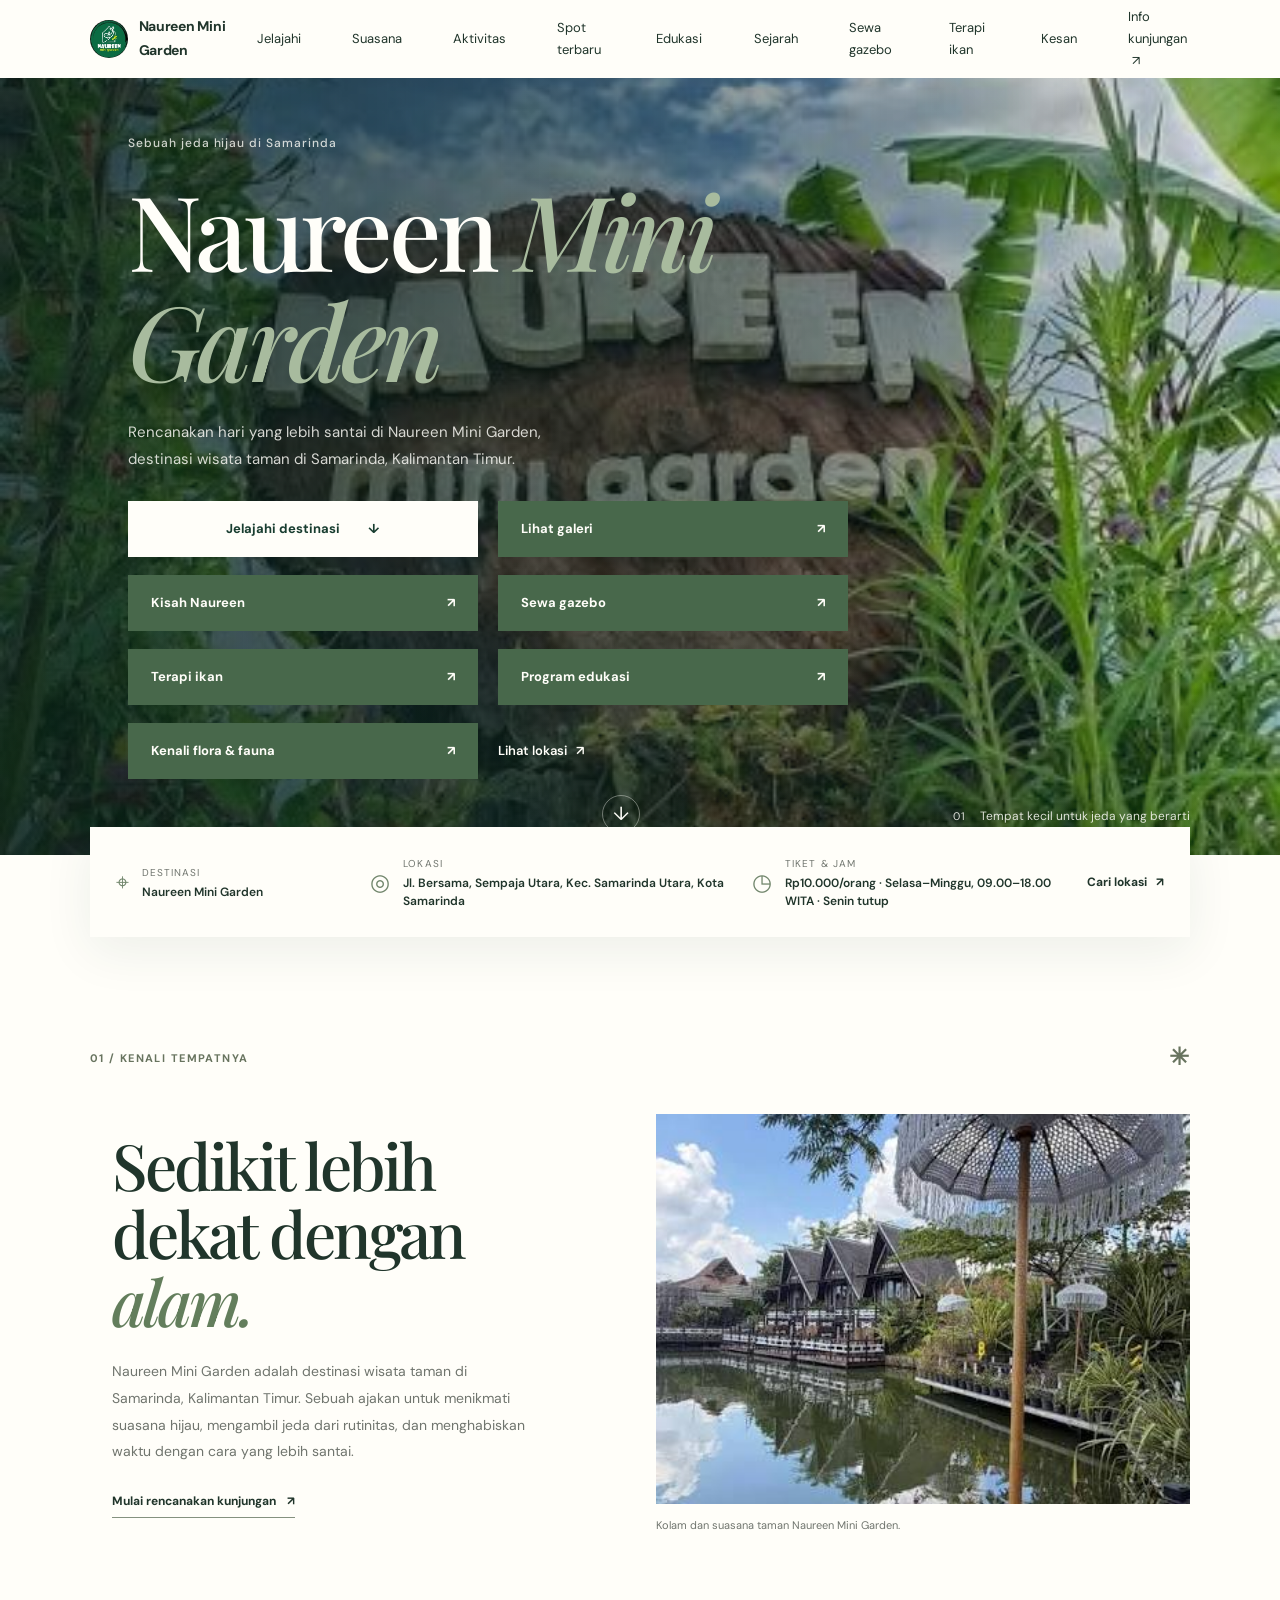
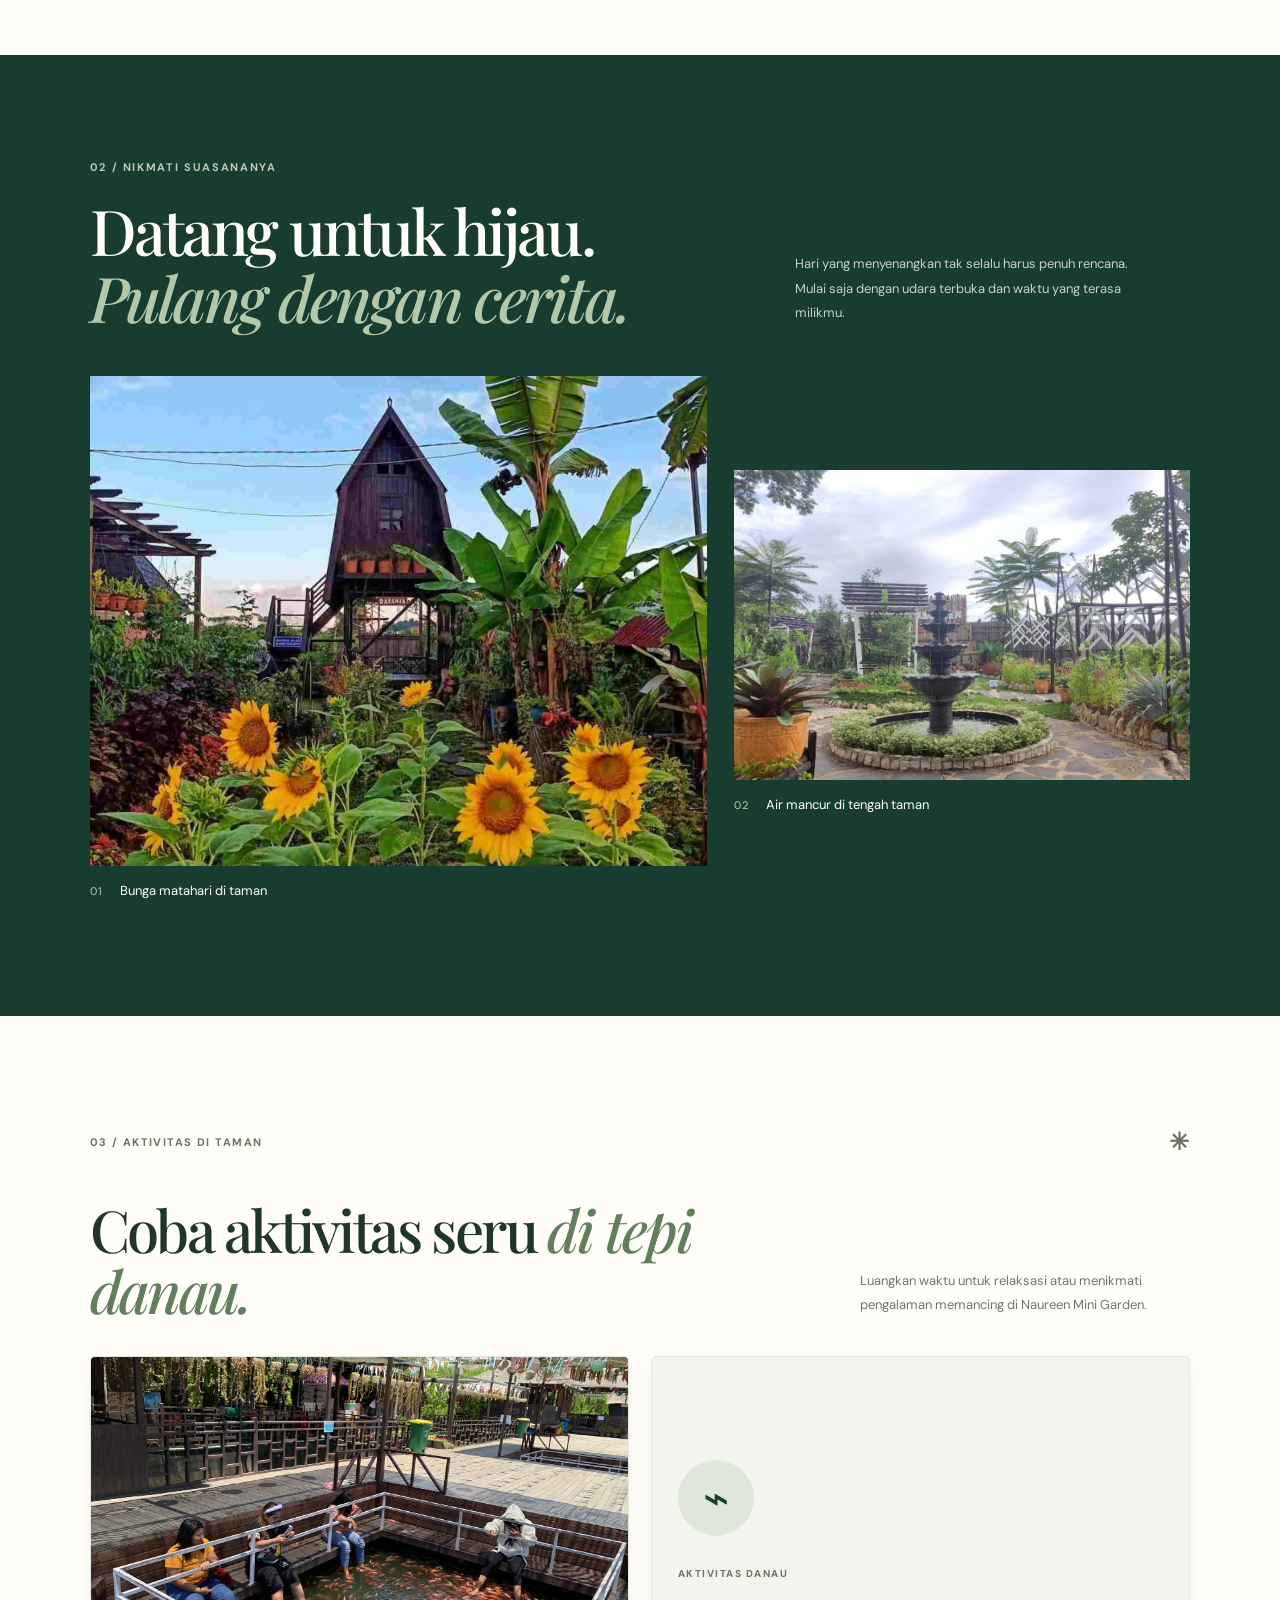
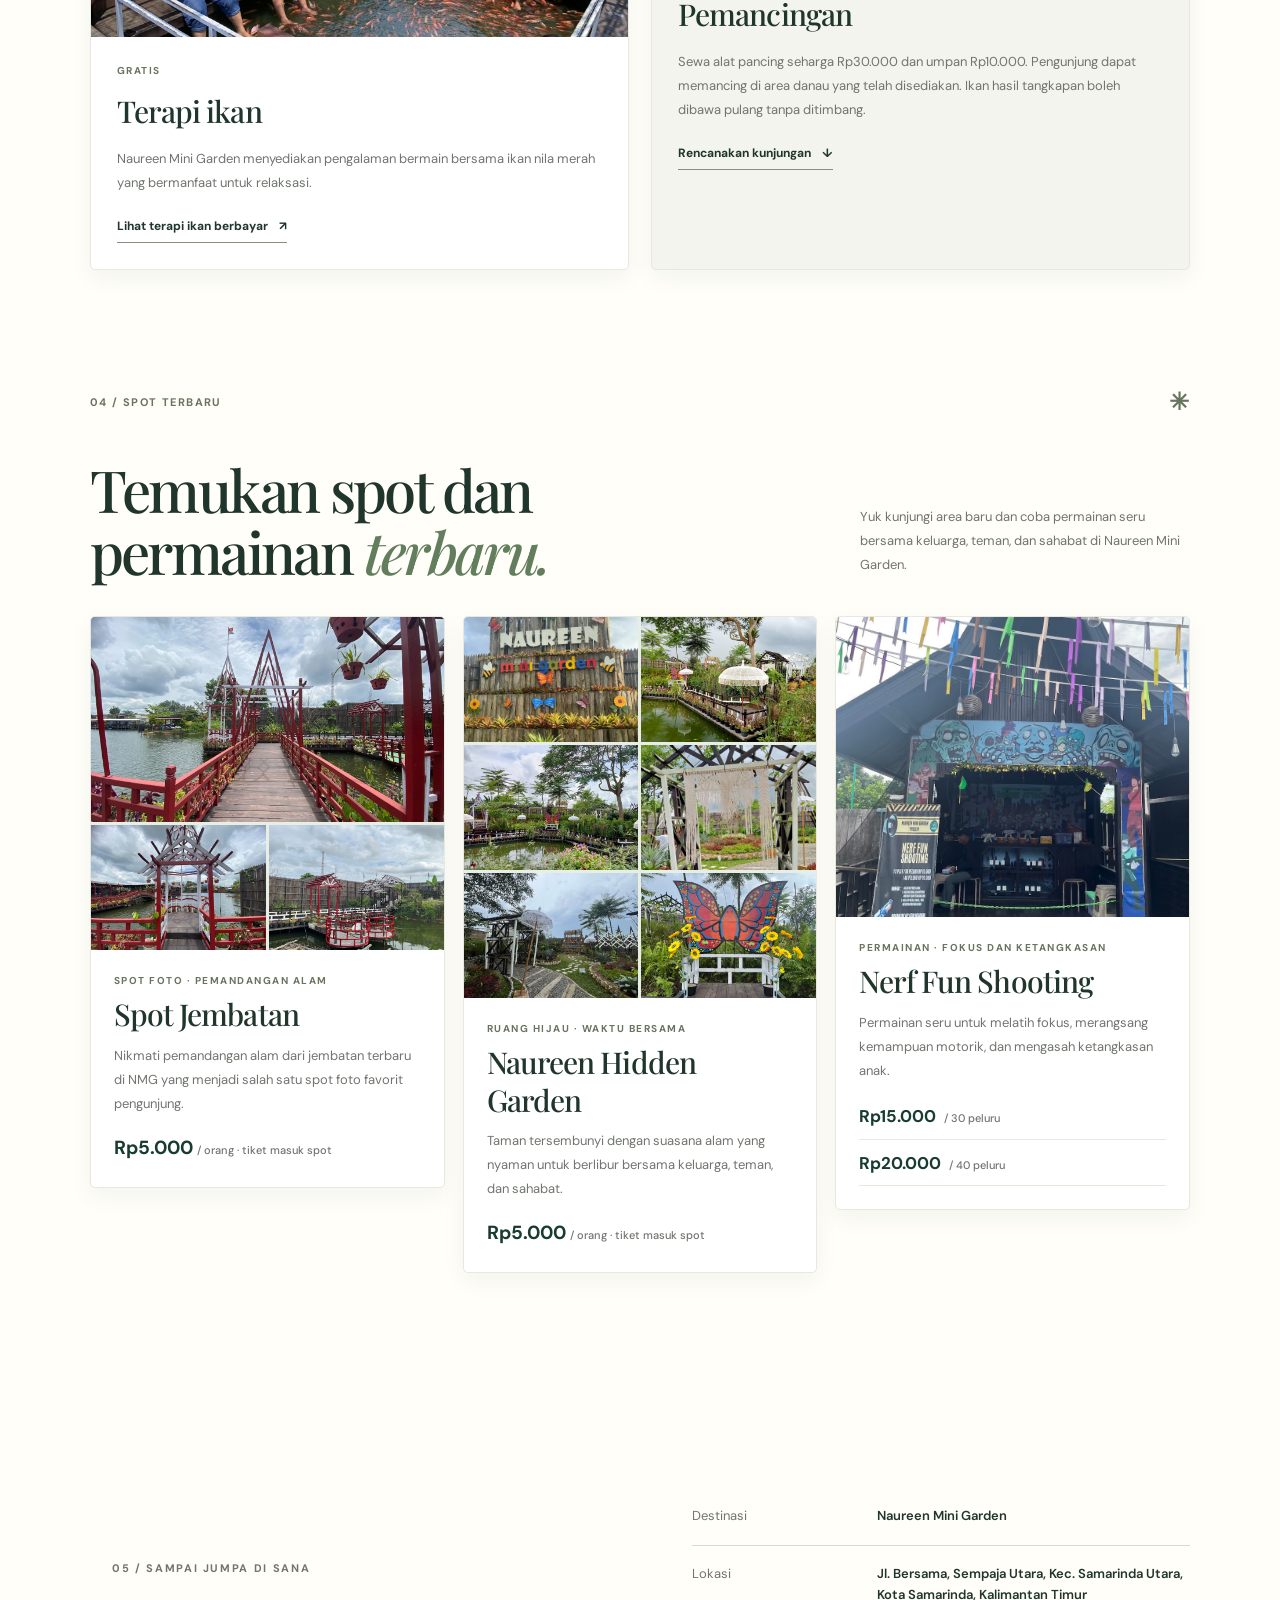
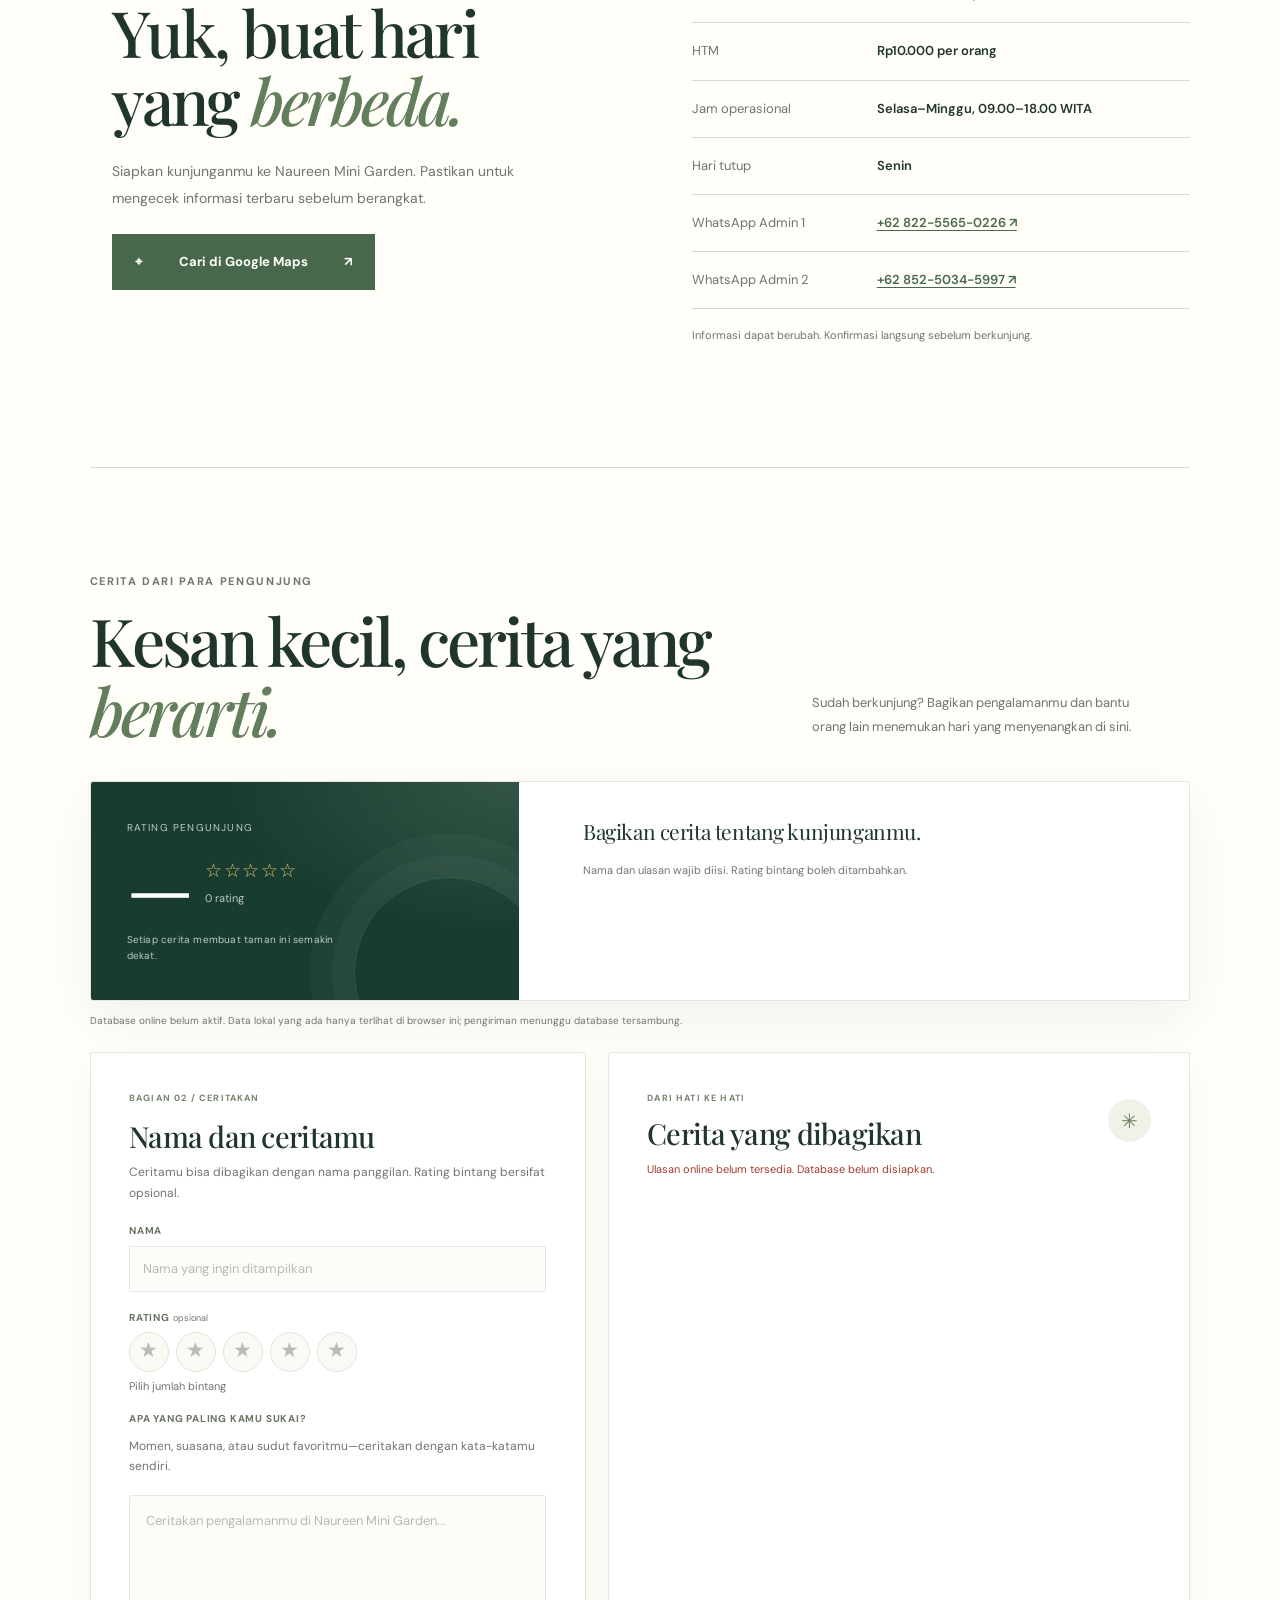
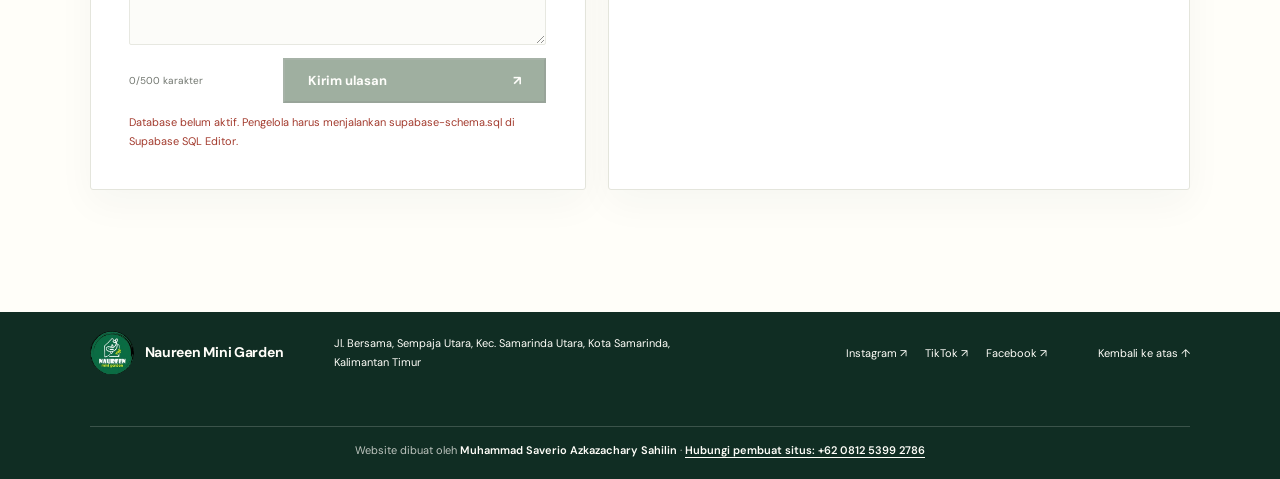
==== commit cf98d08b: "Add flora fauna and gallery content Co-authored-by: Copilot <223556219+Copilot@users.noreply.github." ====
--- a/index.html
+++ b/index.html
@@ -84,6 +84,9 @@
             <a class="button button-dark" href="edukasi.html">
               Program edukasi <span aria-hidden="true">↗</span>
             </a>
+            <a class="button button-dark" href="flora-fauna.html">
+              Kenali flora &amp; fauna <span aria-hidden="true">↗</span>
+            </a>
             <a
               class="text-link"
               href="https://www.google.com/maps/search/?api=1&query=Naureen+Mini+Garden%2C+Jl.+Bersama%2C+Sempaja+Utara%2C+Kec.+Samarinda+Utara%2C+Kota+Samarinda%2C+Kalimantan+Timur"
--- a/style.css
+++ b/style.css
@@ -177,10 +177,15 @@
 }
 
 .hero-actions {
-  display: flex;
-  flex-wrap: wrap;
-  align-items: center;
-  gap: 18px 24px;
+  display: grid;
+  grid-template-columns: repeat(2, minmax(0, 1fr));
+  gap: 18px 20px;
+  max-width: 760px;
+  align-items: stretch;
+}
+
+.hero-actions > * {
+  min-width: 0;
 }
 
 .button {
@@ -206,6 +211,16 @@
 
 .button-light:hover {
   background: #e9eee5;
+}
+
+.hero-actions .button {
+  width: 100%;
+  min-width: 0;
+}
+
+.hero-actions .button-dark {
+  min-width: 0;
+  justify-content: space-between;
 }
 
 .text-link {
@@ -1399,11 +1414,15 @@
   color: #b5c7a9;
 }
 
-.gallery-page-intro > p:last-child {
+.gallery-page-intro > p:not(.eyebrow) {
   max-width: 540px;
   margin: 20px auto 0;
   color: rgb(255 254 249 / 78%);
   font-size: 14px;
+}
+
+.gallery-page-cta {
+  margin-top: 28px;
 }
 
 .history-timeline {
@@ -1724,6 +1743,307 @@
 .education-overview {
   padding-top: 82px;
   padding-bottom: 100px;
+}
+
+.education-schools {
+  margin-bottom: 58px;
+}
+
+.education-school-grid {
+  display: grid;
+  grid-template-columns: repeat(auto-fit, minmax(min(100%, 230px), 1fr));
+  gap: 16px;
+}
+
+.education-school-card {
+  min-width: 0;
+  margin: 0;
+  overflow: hidden;
+  border: 1px solid #e8e8df;
+  background: #fff;
+}
+
+.education-school-card img {
+  display: block;
+  width: 100%;
+  aspect-ratio: 4 / 3;
+  object-fit: cover;
+}
+
+.education-school-card figcaption {
+  padding: 14px 16px;
+  color: var(--ink);
+  font-size: 13px;
+  font-weight: 600;
+  line-height: 1.5;
+}
+
+.flora-fauna-content {
+  padding-top: 82px;
+  padding-bottom: 100px;
+}
+
+.flora-fauna-heading {
+  max-width: 760px;
+  margin-bottom: 30px;
+}
+
+.flora-fauna-heading .eyebrow {
+  margin-bottom: 10px;
+}
+
+.flora-fauna-heading h2 {
+  margin-bottom: 14px;
+  font-size: clamp(36px, 5vw, 54px);
+}
+
+.flora-fauna-heading h2 em {
+  color: #637e5c;
+}
+
+.flora-fauna-heading > p:last-child {
+  color: var(--muted);
+  font-size: 14px;
+  line-height: 1.8;
+}
+
+.flora-card-grid {
+  display: grid;
+  grid-template-columns: repeat(auto-fit, minmax(min(100%, 210px), 1fr));
+  gap: 18px;
+}
+
+.fauna-card-grid {
+  display: grid;
+  grid-template-columns: repeat(5, minmax(0, 1fr));
+  gap: 18px;
+}
+
+.flora-card,
+.fauna-card {
+  min-width: 0;
+  overflow: hidden;
+  border-radius: 7px;
+  border: 1px solid #e8e8df;
+  background: #fff;
+  box-shadow: 0 8px 24px rgb(24 61 48 / 5%);
+  transition: box-shadow 180ms ease, transform 180ms ease;
+}
+
+.flora-card:hover,
+.fauna-card:hover {
+  transform: translateY(-3px);
+  box-shadow: 0 14px 30px rgb(24 61 48 / 10%);
+}
+
+.flora-card > img,
+.fauna-card > img {
+  display: block;
+  width: 100%;
+  aspect-ratio: 4 / 3;
+  object-fit: cover;
+  transition: transform 240ms ease;
+}
+
+.flora-card:hover > img,
+.fauna-card:hover > img {
+  transform: scale(1.025);
+}
+
+.flora-card > img[role="button"],
+.fauna-card > img[role="button"] {
+  cursor: zoom-in;
+}
+
+.flora-card > img[role="button"]:focus-visible,
+.fauna-card > img[role="button"]:focus-visible {
+  outline: 3px solid #637e5c;
+  outline-offset: -3px;
+}
+
+.flora-lightbox {
+  position: relative;
+  width: min(900px, calc(100% - 32px));
+  max-width: none;
+  max-height: calc(100% - 32px);
+  padding: 16px;
+  overflow: auto;
+  border: 1px solid rgb(255 254 249 / 24%);
+  border-radius: 8px;
+  background: #102d23;
+  color: var(--paper);
+  box-shadow: 0 24px 80px rgb(0 0 0 / 35%);
+}
+
+.flora-lightbox::backdrop {
+  background: rgb(8 20 15 / 82%);
+  backdrop-filter: blur(4px);
+}
+
+.flora-lightbox img {
+  display: block;
+  width: 100%;
+  max-height: min(78vh, 780px);
+  border-radius: 4px;
+  object-fit: contain;
+}
+
+.flora-lightbox p {
+  margin: 12px 56px 0 2px;
+  font-family: var(--serif);
+  font-size: 20px;
+}
+
+.flora-lightbox-close {
+  position: absolute;
+  z-index: 1;
+  top: 22px;
+  right: 22px;
+  display: grid;
+  width: 40px;
+  height: 40px;
+  place-items: center;
+  border: 1px solid rgb(255 254 249 / 52%);
+  border-radius: 50%;
+  background: rgb(16 45 35 / 78%);
+  color: var(--paper);
+  cursor: pointer;
+  font-size: 27px;
+  line-height: 1;
+}
+
+.flora-lightbox-close:hover {
+  background: var(--paper);
+  color: var(--forest);
+}
+
+.flora-lightbox-close:focus-visible {
+  outline: 2px solid #dce8d4;
+  outline-offset: 3px;
+}
+
+.flora-card-copy {
+  padding: 21px;
+}
+
+.flora-card-copy .eyebrow {
+  margin-bottom: 7px;
+  color: #68745f;
+  font-size: 10px;
+}
+
+.flora-card-copy h3 {
+  margin: 0 0 5px;
+  color: var(--ink);
+  font-family: var(--serif);
+  font-size: clamp(22px, 2.5vw, 27px);
+  font-weight: 500;
+  letter-spacing: -0.03em;
+  line-height: 1.25;
+}
+
+.flora-card-copy h3 span {
+  font-family: var(--sans);
+  font-size: 12px;
+  letter-spacing: 0;
+}
+
+.flora-scientific-name {
+  margin: 0 0 14px;
+  color: var(--muted);
+  font-size: 12px;
+}
+
+.flora-characteristics summary {
+  display: flex;
+  min-height: 40px;
+  align-items: center;
+  justify-content: space-between;
+  gap: 8px;
+  padding: 9px 11px;
+  border-radius: 4px;
+  border: 1px solid #dfe4d8;
+  background: #f3f4ed;
+  color: var(--forest);
+  cursor: pointer;
+  font-size: 11px;
+  font-weight: 700;
+  list-style: none;
+  transition: background-color 160ms ease, border-color 160ms ease;
+}
+
+.flora-characteristics summary::-webkit-details-marker {
+  display: none;
+}
+
+.flora-characteristics summary::after {
+  content: "+";
+  font-size: 16px;
+  line-height: 1;
+}
+
+.flora-characteristics[open] summary::after {
+  content: "−";
+}
+
+.flora-characteristics[open] summary {
+  border-color: #cbd5c3;
+  background: #e9eee5;
+}
+
+.flora-characteristics summary:hover {
+  background: #e9eee5;
+}
+
+.flora-characteristics summary:focus-visible {
+  outline: 2px solid #637e5c;
+  outline-offset: 2px;
+}
+
+.flora-card-copy > p:not(.eyebrow, .flora-scientific-name) {
+  margin: 9px 0 0;
+  color: var(--muted);
+  font-size: 13px;
+  line-height: 1.8;
+}
+
+.flora-card-copy ul {
+  display: grid;
+  gap: 8px;
+  margin: 12px 0 0;
+  padding-left: 18px;
+  color: var(--muted);
+  font-size: 12px;
+  line-height: 1.7;
+}
+
+.flora-card-copy li::marker {
+  color: #637e5c;
+}
+
+.fauna-section {
+  padding: 82px 0 100px;
+  background: #f3f4ed;
+}
+
+.fauna-card > img {
+  aspect-ratio: 5 / 3;
+}
+
+.fauna-card .flora-card-copy {
+  padding: 24px;
+}
+
+.fauna-type {
+  margin: 8px 0 0;
+  color: #637e5c;
+  font-size: 11px;
+  font-weight: 600;
+  line-height: 1.6;
+}
+
+.fauna-card-copy .fauna-type + p {
+  margin-top: 7px;
 }
 
 .education-lead {
@@ -2177,6 +2497,10 @@
 
   .education-documentation-grid {
     grid-template-columns: repeat(2, minmax(0, 1fr));
+  }
+
+  .fauna-card-grid {
+    grid-template-columns: repeat(3, minmax(0, 1fr));
   }
 
   .site-footer {
@@ -2269,6 +2593,10 @@
     border-top: 1px solid var(--line);
   }
 
+  .fauna-card-grid {
+    grid-template-columns: 1fr;
+  }
+
   .hero {
     min-height: max(600px, calc(100svh - 68px));
     align-items: center;
@@ -2300,14 +2628,18 @@
   }
 
   .hero-actions {
-    flex-wrap: wrap;
-    gap: 19px;
+    grid-template-columns: 1fr;
+    gap: 16px;
   }
 
   .button {
     min-height: 52px;
     padding-inline: 18px;
     gap: 18px;
+  }
+
+  .hero-actions .text-link {
+    justify-content: flex-start;
   }
 
   .hero-caption {
